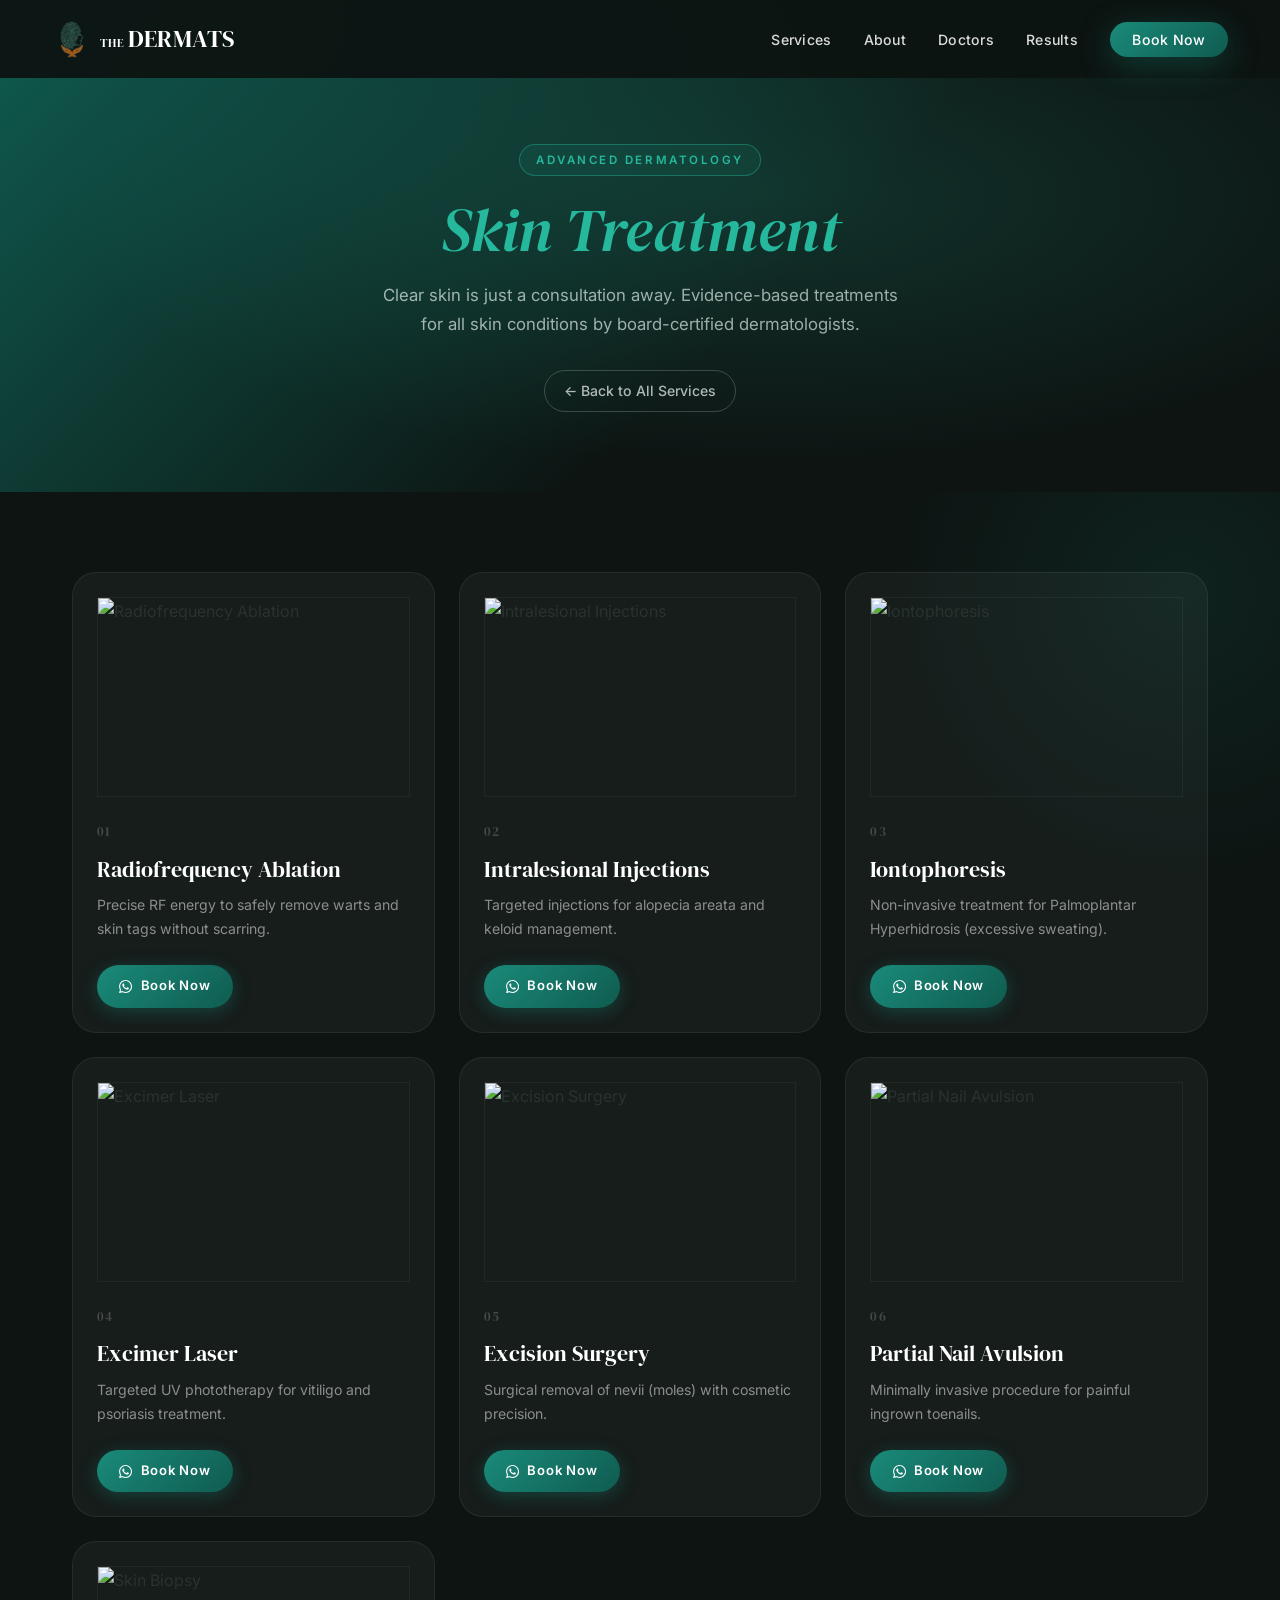
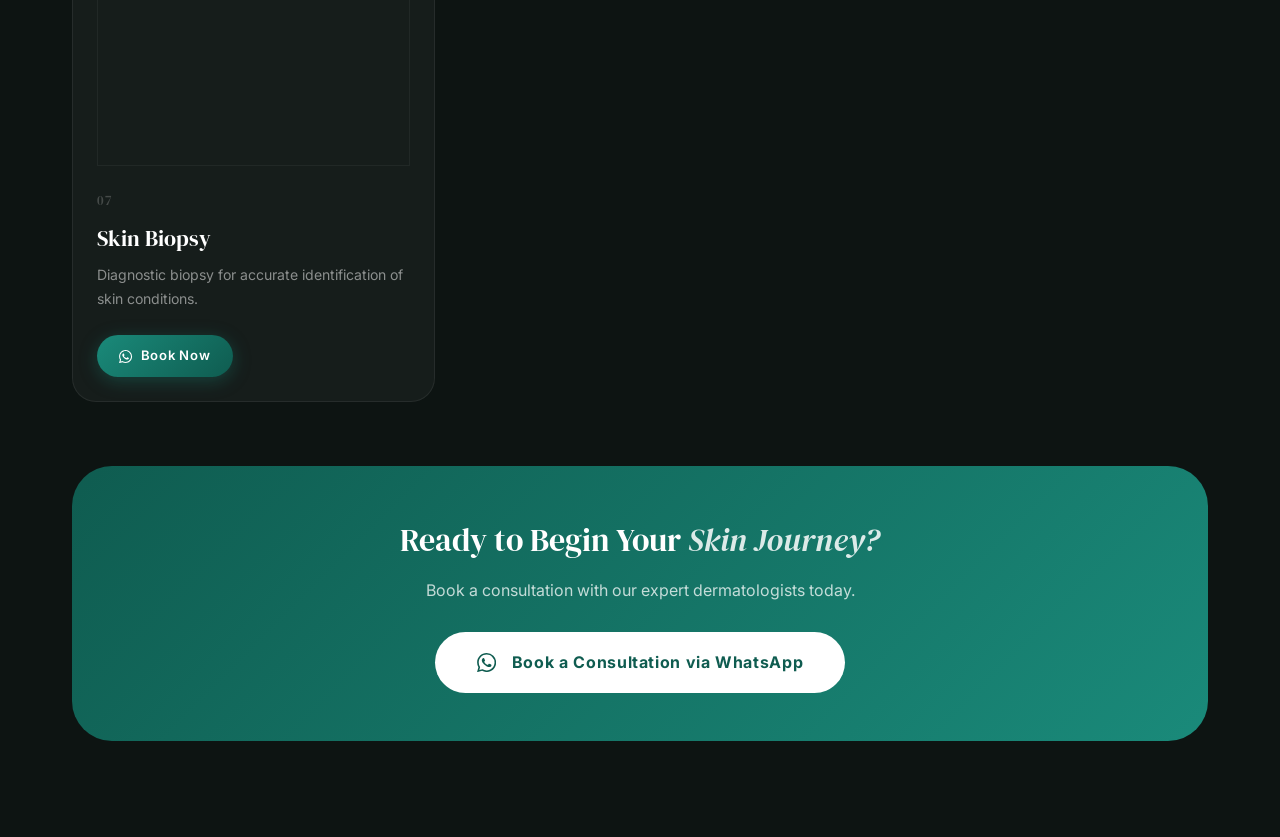
==== treatment-detail.html @ fbb3d98a "Add files via upload" ====
<!DOCTYPE html>
<html lang="en">
<head>
  <meta charset="UTF-8" />
  <meta name="viewport" content="width=device-width, initial-scale=1.0" />
  <title>Dermats – Treatments</title>
  <meta name="description" content="Explore all treatments at Dermats – the best dermatology clinic for skin, hair, laser and aesthetic procedures." />
  <link rel="preconnect" href="https://fonts.googleapis.com" />
  <link rel="preconnect" href="https://fonts.gstatic.com" crossorigin />
  <link href="https://fonts.googleapis.com/css2?family=Cormorant+Garamond:ital,wght@0,300;0,400;0,500;0,600;1,300;1,400&family=Inter:wght@300;400;500;600&family=DM+Serif+Display:ital@0;1&display=swap" rel="stylesheet" />
  <link rel="stylesheet" href="style.css?v=2" />
  <style>
    /* ── PAGE HERO ── */
    .tx-hero {
      background: linear-gradient(135deg, var(--teal-dark) 0%, var(--dark) 60%);
      padding: 9rem 2rem 5rem;
      text-align: center;
      position: relative;
      overflow: hidden;
    }
    .tx-hero::before {
      content: '';
      position: absolute;
      inset: 0;
      background: radial-gradient(ellipse at 60% 40%, rgba(37,184,157,0.18) 0%, transparent 65%);
      pointer-events: none;
    }
    .tx-hero__label {
      display: inline-block;
      font-size: 0.72rem;
      font-weight: 600;
      letter-spacing: 0.22em;
      text-transform: uppercase;
      color: var(--teal-light);
      border: 1px solid rgba(37,184,157,0.4);
      padding: 0.35rem 1rem;
      border-radius: 100px;
      background: rgba(37,184,157,0.08);
      margin-bottom: 1.2rem;
    }
    .tx-hero__title {
      font-family: var(--font-display);
      font-size: clamp(2rem, 5vw, 3.8rem);
      color: var(--white);
      font-weight: 400;
      line-height: 1.15;
      margin-bottom: 1rem;
    }
    .tx-hero__title em { font-style: italic; color: var(--teal-light); }
    .tx-hero__sub {
      font-size: 1.05rem;
      color: rgba(255,255,255,0.65);
      max-width: 520px;
      margin: 0 auto 2rem;
      line-height: 1.7;
    }
    .tx-hero__back {
      display: inline-flex;
      align-items: center;
      gap: 0.5rem;
      color: rgba(255,255,255,0.7);
      font-size: 0.88rem;
      font-weight: 500;
      border: 1px solid rgba(255,255,255,0.2);
      padding: 0.5rem 1.2rem;
      border-radius: 100px;
      transition: all 0.3s ease;
      text-decoration: none;
    }
    .tx-hero__back:hover {
      background: rgba(255,255,255,0.1);
      color: var(--white);
      border-color: rgba(255,255,255,0.4);
    }


    /* ── GRID ── */
    .tx-section {
      padding: 5rem 0 6rem;
      background: var(--dark);
      position: relative;
      overflow: hidden;
    }
    .tx-section::before {
      content: '';
      position: absolute;
      top: -200px; right: -200px;
      width: 600px; height: 600px;
      border-radius: 50%;
      background: radial-gradient(circle, rgba(26,138,122,0.12), transparent 70%);
      pointer-events: none;
    }
    .tx-grid {
      display: grid;
      grid-template-columns: repeat(3, 1fr);
      gap: 1.5rem;
    }
    @media (max-width: 900px) { .tx-grid { grid-template-columns: repeat(2, 1fr); } }
    @media (max-width: 560px) { .tx-grid { grid-template-columns: 1fr; } }

    /* ── TREATMENT CARD — matches .service-card from home ── */
    .tx-card {
      background: rgba(255,255,255,0.04);
      border: 1px solid rgba(255,255,255,0.07);
      border-radius: var(--radius-lg);
      padding: 2.2rem;
      transition: all var(--transition);
      position: relative;
      overflow: hidden;
      display: flex;
      flex-direction: column;
      padding: 1.5rem;
    }
    .tx-card__img-container {
      width: 100%;
      height: 200px;
      border-radius: var(--radius-md);
      overflow: hidden;
      margin-bottom: 1.5rem;
      border: 1px solid rgba(255,255,255,0.05);
      position: relative;
    }
    .tx-card__img {
      width: 100%;
      height: 100%;
      object-fit: cover;
      transition: transform 0.6s cubic-bezier(0.4, 0, 0.2, 1);
    }
    .tx-card:hover .tx-card__img {
      transform: scale(1.1);
    }
    .tx-card::before {
      content: '';
      position: absolute;
      inset: 0;
      background: linear-gradient(135deg, rgba(26,138,122,0.08), transparent);
      opacity: 0;
      transition: opacity var(--transition);
      pointer-events: none;
      z-index: 0;
    }
    .tx-card > * { position: relative; z-index: 1; }
    .tx-card:hover {
      border-color: rgba(37,184,157,0.3);
      transform: translateY(-6px);
      box-shadow: 0 20px 50px rgba(0,0,0,0.3);
    }
    .tx-card:hover::before { opacity: 1; }

    .tx-card__num {
      font-family: var(--font-display);
      font-size: 0.8rem;
      color: rgba(255,255,255,0.2);
      letter-spacing: 0.1em;
      margin-bottom: 0.8rem;
    }
    .tx-card__name {
      font-family: var(--font-display);
      font-size: 1.4rem;
      font-weight: 400;
      color: var(--white);
      margin-bottom: 0.6rem;
      line-height: 1.3;
    }
    .tx-card__desc {
      font-size: 0.88rem;
      color: rgba(255,255,255,0.5);
      line-height: 1.7;
      margin-bottom: 1.5rem;
      flex-grow: 1;
    }
    .tx-card__cta {
      font-size: 0.82rem;
      font-weight: 600;
      color: var(--white);
      letter-spacing: 0.06em;
      display: inline-flex;
      align-items: center;
      gap: 0.5rem;
      text-decoration: none;
      margin-top: auto;
      padding: 0.65rem 1.4rem;
      border-radius: 100px;
      background: linear-gradient(135deg, var(--teal), var(--teal-dark));
      box-shadow: 0 4px 18px rgba(26,138,122,0.35);
      transition: all var(--transition);
      width: fit-content;
    }
    .tx-card__cta:hover {
      background: linear-gradient(135deg, var(--teal-light), var(--teal));
      transform: translateY(-2px);
      box-shadow: 0 8px 28px rgba(26,138,122,0.55);
    }

    /* ── CTA BANNER ── */
    .tx-banner {
      background: linear-gradient(135deg, var(--teal-dark), var(--teal));
      border-radius: var(--radius-xl);
      padding: 3rem 2.5rem;
      text-align: center;
      margin-top: 4rem;
    }
    .tx-banner h3 {
      font-family: var(--font-display);
      font-size: 2rem;
      color: var(--white);
      margin-bottom: 0.6rem;
      font-weight: 400;
    }
    .tx-banner p {
      color: rgba(255,255,255,0.75);
      margin-bottom: 1.8rem;
      font-size: 1rem;
    }

    /* ── NAV fix for light pages ── */
    .nav { background: rgba(13,20,18,0.96); backdrop-filter: blur(20px); }
    .nav__logo { opacity: 1; transform: none; pointer-events: all; }
  </style>
</head>
<body>

  <!-- NAV -->
  <nav class="nav" id="navbar">
    <div class="nav__inner">
      <a href="index.html" class="nav__logo" id="nav-logo">
        <img src="logo_new.png" alt="Dermats Logo" class="logo-img" />
        <span class="logo-text"><span style="font-size:0.5em;margin-right:4px;">THE</span>DERMATS</span>
      </a>
      <ul class="nav__links" id="nav-links">
        <li><a href="index.html#services" class="nav__link">Services</a></li>
        <li><a href="index.html#about" class="nav__link">About</a></li>
        <li><a href="index.html#doctors" class="nav__link">Doctors</a></li>
        <li><a href="index.html#real-stories" class="nav__link">Results</a></li>
        <li><a href="https://wa.me/919400386300" target="_blank" class="nav__link nav__link--cta">Book Now</a></li>
      </ul>
      <button class="nav__hamburger" id="hamburger" aria-label="Toggle menu">
        <span></span><span></span><span></span>
      </button>
    </div>
  </nav>

  <!-- Mobile menu -->
  <div class="mobile-menu" id="mobile-menu">
    <button class="mobile-menu__close" id="mobile-close" aria-label="Close menu">&times;</button>
    <nav class="mobile-menu__nav">
      <a href="index.html#services" class="mobile-menu__link">Services</a>
      <a href="index.html#about" class="mobile-menu__link">About</a>
      <a href="index.html#doctors" class="mobile-menu__link">Doctors</a>
      <a href="index.html#real-stories" class="mobile-menu__link">Results</a>
      <a href="https://wa.me/919400386300" target="_blank" class="mobile-menu__link mobile-menu__link--cta">Book Now</a>
    </nav>
  </div>

  <!-- HERO -->
  <div class="tx-hero" id="tx-hero">
    <div class="tx-hero__label" id="hero-label">Our Treatments</div>
    <h1 class="tx-hero__title" id="hero-title">Loading...</h1>
    <p class="tx-hero__sub" id="hero-sub"></p>
    <a href="index.html#services" class="tx-hero__back">
      ← Back to All Services
    </a>
  </div>


  <!-- MAIN GRID -->
  <section class="tx-section">
    <div class="container">
      <div class="tx-grid" id="tx-grid"></div>

      <!-- CTA Banner -->
      <div class="tx-banner">
        <h3>Ready to Begin Your <em style="font-style:italic;color:rgba(255,255,255,0.85);">Skin Journey?</em></h3>
        <p>Book a consultation with our expert dermatologists today.</p>
        <a href="https://wa.me/919400386300" target="_blank" class="btn btn--light btn--lg">
          <svg xmlns="http://www.w3.org/2000/svg" width="1em" height="1em" viewBox="0 0 24 24" fill="currentColor" style="margin-right:8px;vertical-align:middle;font-size:1.2em;">
            <path d="M17.472 14.382c-.297-.149-1.758-.867-2.03-.967-.273-.099-.471-.148-.67.15-.197.297-.767.966-.94 1.164-.173.199-.347.223-.644.075-.297-.15-1.255-.463-2.39-1.475-.883-.788-1.48-1.761-1.653-2.059-.173-.297-.018-.458.13-.606.134-.133.298-.347.446-.52.149-.174.198-.298.298-.497.099-.198.05-.371-.025-.52-.075-.149-.669-1.612-.916-2.207-.242-.579-.487-.5-.669-.51a12.8 12.8 0 0 0-.57-.01c-.198 0-.52.074-.792.372-.272.297-1.04 1.016-1.04 2.479 0 1.462 1.065 2.875 1.213 3.074.149.198 2.096 3.2 5.077 4.487.709.306 1.262.489 1.694.625.712.227 1.36.195 1.871.118.571-.085 1.758-.719 2.006-1.413.248-.694.248-1.289.173-1.413-.074-.124-.272-.198-.57-.347m-5.421 7.403h-.004a9.87 9.87 0 0 1-5.031-1.378l-.361-.214-3.741.982.998-3.648-.235-.374a9.86 9.86 0 0 1-1.51-5.26c.001-5.45 4.436-9.884 9.888-9.884 2.64 0 5.122 1.03 6.988 2.898a9.825 9.825 0 0 1 2.893 6.994c-.003 5.45-4.437 9.884-9.885 9.884m8.413-18.297A11.815 11.815 0 0 0 12.05 0C5.495 0 .16 5.335.157 11.892c0 2.096.547 4.142 1.588 5.945L.057 24l6.305-1.654a11.882 11.882 0 0 0 5.683 1.448h.005c6.554 0 11.89-5.335 11.893-11.893a11.821 11.821 0 0 0-3.48-8.413Z"/>
          </svg>
          Book a Consultation via WhatsApp
        </a>
      </div>
    </div>
  </section>

  <script src="script.js"></script>
  <script>
    // ── ALL TREATMENT DATA ──
    const CATEGORIES = [
      {
        id: 'skin',
        name: 'Skin Treatment',
        subtitle: 'Advanced Dermatology',
        desc: 'Clear skin is just a consultation away. Evidence-based treatments for all skin conditions by board-certified dermatologists.',
        icon: '🩺',
        treatments: [
          { name: 'Radiofrequency Ablation', desc: 'Precise RF energy to safely remove warts and skin tags without scarring.', icon: '⚡', image: 'assets/radiofrequency_ablation_1778406557746.png' },
          { name: 'Intralesional Injections', desc: 'Targeted injections for alopecia areata and keloid management.', icon: '💉', image: 'assets/intralesional_injections_1778406577258.png' },
          { name: 'Iontophoresis', desc: 'Non-invasive treatment for Palmoplantar Hyperhidrosis (excessive sweating).', icon: '🌊', image: 'assets/iontophoresis_treatment_1778406596171.png' },
          { name: 'Excimer Laser', desc: 'Targeted UV phototherapy for vitiligo and psoriasis treatment.', icon: '✨', image: 'assets/excimer_laser_1778406615064.png' },
          { name: 'Excision Surgery', desc: 'Surgical removal of nevii (moles) with cosmetic precision.', icon: '🔬', image: 'assets/excision_surgery_1778406635205.png' },
          { name: 'Partial Nail Avulsion', desc: 'Minimally invasive procedure for painful ingrown toenails.', icon: '🩹', image: 'assets/nail_avulsion_1778406652927.png' },
          { name: 'Skin Biopsy', desc: 'Diagnostic biopsy for accurate identification of skin conditions.', icon: '🔍', image: 'assets/skin_biopsy_1778406672337.png' },
        ]
      },
      {
        id: 'hair',
        name: 'Hairfall Treatment',
        subtitle: 'Hair Restoration',
        desc: 'Restore your confidence with advanced hair treatments by Kerala\'s leading trichologists.',
        icon: '💆',
        treatments: [
          { name: 'GFC (Growth Factor Concentrate)', desc: 'Next-generation hair growth therapy using concentrated growth factors from your own blood.', icon: '🌱', image: 'assets/gfc_hair_treatment_1778406691229.png' },
          { name: 'PRP Therapy', desc: 'Platelet-Rich Plasma injections to stimulate hair follicles and promote regrowth.', icon: '💉', image: 'assets/prp_hair_therapy_1778406708169.png' },
          { name: 'GRO-EXON', desc: 'Exosome-based hair restoration for superior follicle regeneration.', icon: '🔬', image: 'assets/exosome_hair_treatment_1778406729144.png' },
          { name: 'Intralesional Dutasteride', desc: 'Direct scalp injections of dutasteride to combat androgenetic alopecia.', icon: '⚕️', image: 'assets/dutasteride_injections_1778406764944.png' },
          { name: 'Dandruff Peel', desc: 'Scalp peels that deeply cleanse, balance oil production and eliminate dandruff.', icon: '✨', image: 'assets/dandruff_peel_1778406782883.png' },
          { name: 'Anti-Lice Treatment', desc: 'Safe and effective clinical treatment to eliminate head lice.', icon: '🩺', image: 'assets/anti_lice_treatment_1778406802995.png' },
          { name: 'Hair Grooming Advice', desc: 'Personalised guidance on hair care routines, products and lifestyle changes.', icon: '💡', image: 'assets/hair_consultation_1778406822363.png' },
        ]
      },
      {
        id: 'laser',
        name: 'Laser Hair Reduction',
        subtitle: 'Laser Treatments',
        desc: 'US-FDA approved lasers for permanent hair reduction, pigmentation removal and skin rejuvenation.',
        icon: '⚡',
        treatments: [
          { name: 'Laser Hair Reduction', desc: 'Triple wavelength diode laser (Coolite Bolt) for safe, permanent hair reduction on all skin types.', icon: '⚡', image: 'assets/laser_hair_reduction_1778406841221.png' },
          { name: 'Laser Skin Tightening', desc: 'Non-surgical laser therapy to firm and tighten lax skin on face and body.', icon: '✨', image: 'assets/laser_skin_tightening_stock.jpg' },
          { name: 'Laser Pigmentation Removal', desc: 'QS Nd:Yag laser to effectively target freckles, melasma and pigmentation.', icon: '🌟', image: 'assets/laser_pigmentation_stock.jpg' },
          { name: 'Excimer Laser', desc: 'Targeted UV light therapy for vitiligo repigmentation and psoriasis clearance.', icon: '💡', image: 'assets/excimer_laser_1778406615064.png' },
          { name: 'Fractional CO2 Laser', desc: 'Precision laser resurfacing for deep acne scars and overall skin rejuvenation.', icon: '🔬', image: 'assets/laser_co2.png' },
        ]
      },
      {
        id: 'aesthetics',
        name: 'Aesthetics',
        subtitle: 'Cosmetology',
        desc: 'Premium medifacials, peels and aesthetic procedures personalised for every skin type.',
        icon: '💎',
        treatments: [
          { name: 'Skin Peels', desc: 'Chemical peels tailored for acne, pigmentation and skin renewal.', icon: '✨', image: 'assets/chemical_peel_stock.jpg' },
          { name: 'Microdermabrasion', desc: 'Crystal exfoliation treatment for full body polishing and glow.', icon: '💆', image: 'assets/microdermabrasion_stock.jpg' },
          { name: 'Full Body Detan', desc: 'EPOSH & Mandelac system to effectively remove tan and even skin tone.', icon: '🌟', image: 'assets/skin_pro.png' },
          { name: 'Microneedling', desc: 'Collagen induction therapy for acne scars, fine lines and hair growth.', icon: '🔬', image: 'assets/skin_injection.png' },
          { name: 'Hydrafacial', desc: 'Multi-step facial treatment that cleanses, exfoliates and delivers intense hydration.', icon: '💧', image: 'assets/hydrafacial_stock.jpg' },
          { name: 'Oxygeneofacial', desc: 'Oxygen-infused facial for instant radiance and rejuvenation.', icon: '🌬️', image: 'assets/aesthetics_pro.png' },
          { name: 'IV Glutathione Drips', desc: 'Intravenous therapy for skin brightening, glow and powerful antioxidant benefits.', icon: '💉', image: 'assets/skin_injection.png' },
          { name: 'Microblading', desc: 'Semi-permanent eyebrow enhancement for perfectly natural-looking brows.', icon: '🎨', image: 'services/Microblading for Eyebrows.jpeg' },
        ]
      },
      {
        id: 'gynaecology',
        name: 'Cosmetic Gynaecology',
        subtitle: 'Women\'s Wellness',
        desc: 'Empowering women with cutting-edge laser and injectable-based cosmetic gynaecology treatments.',
        icon: '🌸',
        treatments: [
          { name: 'Psoriasis Treatment', desc: 'Comprehensive management of psoriasis with topical, systemic and laser therapies.', icon: '🩺', image: 'assets/excimer_laser_1778406615064.png' },
          { name: 'Eczema Treatment', desc: 'Personalised treatment protocols for chronic eczema and atopic dermatitis.', icon: '💙', image: 'assets/skin_pro.png' },
          { name: 'Paediatric Dermatology', desc: 'Gentle, specialised skin care for infants, children and adolescents.', icon: '👶', image: 'assets/wellness_pro.png' },
          { name: 'Vitiligo Management', desc: 'Evidence-based treatments including PUVA, excimer laser and surgical options.', icon: '🌟', image: 'assets/skin_excimer.png' },
          { name: 'Genital Warts Treatment', desc: 'Discreet TCA cautery and cryotherapy treatment for genital warts.', icon: '🔬', image: 'assets/skin_rf_ablation_1778406495935.png' },
          { name: 'Lichen Planus Treatment', desc: 'Targeted treatment for lichen planus affecting skin and mucous membranes.', icon: '⚕️', image: 'assets/skin_pro.png' },
          { name: 'Keloid Treatment', desc: 'Combination therapy with injections, lasers and silicone for keloid scars.', icon: '💉', image: 'assets/intralesional_injections_1778406577258.png' },
          { name: 'Urticaria Treatment', desc: 'Autologous serum therapy and advanced management for chronic hives.', icon: '🩹', image: 'assets/wellness_pro.png' },
        ]
      },
      {
        id: 'antiageing',
        name: 'Anti-ageing',
        subtitle: 'Anti-Ageing Treatments',
        desc: 'Turn back the clock with the latest injectables, lasers and regenerative treatments for graceful ageing.',
        icon: '🌿',
        treatments: [
          { name: 'Botox', desc: 'Precisely placed botulinum toxin injections to soften fine lines and wrinkles.', icon: '✨', image: 'assets/botox.png' },
          { name: 'Dermal Fillers', desc: 'Hyaluronic acid fillers for non-surgical facelift, volume restoration and under-eye correction.', icon: '💉', image: 'assets/dermal_fillers_stock.jpg' },
          { name: 'MNRF & Fractional CO2', desc: 'Micro-needling radiofrequency and CO2 laser for deep facial rejuvenation.', icon: '⚡', image: 'assets/laser_co2.png' },
          { name: 'Double Chin Reduction', desc: 'Non-surgical fat-dissolving injections (deoxycholic acid) to slim the jawline.', icon: '🎯', image: 'assets/double_chin_reduction_stock.jpg' },
          { name: 'Thread Lift', desc: 'Dissolvable PDO threads for an instant, natural-looking face and neck lift.', icon: '🧵', image: 'assets/antiageing_pro.png' },
          { name: 'PDRN Therapy', desc: 'Polydeoxyribonucleotide regenerative injections for skin repair and collagen synthesis.', icon: '🔬', image: 'assets/skin_injection.png' },
          { name: 'Exosomes', desc: 'Cutting-edge exosome therapy for cellular skin regeneration and anti-ageing.', icon: '🌱', image: 'assets/exosome_hair_treatment_1778406729144.png' },
        ]
      },
    ];

    // ── UTILITY ──
    function getParam() {
      return new URLSearchParams(window.location.search).get('category') || 'skin';
    }

    function renderPage(catId) {
      const cat = CATEGORIES.find(c => c.id === catId) || CATEGORIES[0];

      // Update URL without reload
      history.replaceState(null, '', `?category=${cat.id}`);

      // Hero
      document.getElementById('hero-label').textContent = cat.subtitle;
      document.getElementById('hero-title').innerHTML = `<em>${cat.name}</em>`;
      document.getElementById('hero-sub').textContent = cat.desc;
      document.title = `Dermats – ${cat.name}`;


      // Grid
      const grid = document.getElementById('tx-grid');
      grid.innerHTML = cat.treatments.map((t, i) => `
        <div class="tx-card" style="animation: fadeUp 0.5s ${i * 0.07}s both;">
          <div class="tx-card__img-container">
            <img src="${t.image || 'assets/1000286367.jpg.jpeg'}" alt="${t.name}" class="tx-card__img" loading="lazy">
          </div>
          <div class="tx-card__num">0${i + 1}</div>
          <h3 class="tx-card__name">${t.name}</h3>
          <p class="tx-card__desc">${t.desc}</p>
          <a href="https://wa.me/919400386300" target="_blank" class="tx-card__cta">
            <svg xmlns="http://www.w3.org/2000/svg" width="1em" height="1em" viewBox="0 0 24 24" fill="currentColor">
              <path d="M17.472 14.382c-.297-.149-1.758-.867-2.03-.967-.273-.099-.471-.148-.67.15-.197.297-.767.966-.94 1.164-.173.199-.347.223-.644.075-.297-.15-1.255-.463-2.39-1.475-.883-.788-1.48-1.761-1.653-2.059-.173-.297-.018-.458.13-.606.134-.133.298-.347.446-.52.149-.174.198-.298.298-.497.099-.198.05-.371-.025-.52-.075-.149-.669-1.612-.916-2.207-.242-.579-.487-.5-.669-.51a12.8 12.8 0 0 0-.57-.01c-.198 0-.52.074-.792.372-.272.297-1.04 1.016-1.04 2.479 0 1.462 1.065 2.875 1.213 3.074.149.198 2.096 3.2 5.077 4.487.709.306 1.262.489 1.694.625.712.227 1.36.195 1.871.118.571-.085 1.758-.719 2.006-1.413.248-.694.248-1.289.173-1.413-.074-.124-.272-.198-.57-.347m-5.421 7.403h-.004a9.87 9.87 0 0 1-5.031-1.378l-.361-.214-3.741.982.998-3.648-.235-.374a9.86 9.86 0 0 1-1.51-5.26c.001-5.45 4.436-9.884 9.888-9.884 2.64 0 5.122 1.03 6.988 2.898a9.825 9.825 0 0 1 2.893 6.994c-.003 5.45-4.437 9.884-9.885 9.884m8.413-18.297A11.815 11.815 0 0 0 12.05 0C5.495 0 .16 5.335.157 11.892c0 2.096.547 4.142 1.588 5.945L.057 24l6.305-1.654a11.882 11.882 0 0 0 5.683 1.448h.005c6.554 0 11.89-5.335 11.893-11.893a11.821 11.821 0 0 0-3.48-8.413Z"/>
            </svg>
            Book Now
          </a>
        </div>
      `).join('');
    }

    // ── INIT ──
    document.addEventListener('DOMContentLoaded', () => {
      renderPage(getParam());
    });
  </script>

  <style>
    @keyframes fadeUp {
      from { opacity: 0; transform: translateY(24px); }
      to   { opacity: 1; transform: translateY(0); }
    }
  </style>
</body>
</html>
---- style.css ----
/* â•â•â•â•â•â•â•â•â•â•â•â•â•â•â•â•â•â•â•â•â•â•â•â•â•â•â•â•â•â•â•â•â•â•â•â•â•â•â•â•â•â•â•â•â•â•â•
   Dermats â€” Premium Dermatology Website CSS
   â•â•â•â•â•â•â•â•â•â•â•â•â•â•â•â•â•â•â•â•â•â•â•â•â•â•â•â•â•â•â•â•â•â•â•â•â•â•â•â•â•â•â•â•â•â•â• */

/* â”€â”€â”€ DESIGN TOKENS â”€â”€â”€â”€â”€â”€â”€â”€â”€â”€â”€â”€â”€â”€â”€â”€â”€â”€â”€â”€â”€â”€â”€â”€â”€â”€â”€â”€â”€â”€â”€ */
:root {
  --teal: #1a8a7a;
  --teal-light: #25b89d;
  --teal-dark: #0f5c50;
  --teal-glow: rgba(26, 138, 122, 0.25);
  --cream: #faf8f4;
  --cream-dark: #f0ebe3;
  --champagne: #e8dcc8;
  --gold: #c9a96e;
  --gold-light: #e8c98a;
  --dark: #0d1412;
  --dark-2: #141f1c;
  --surface: #1c2826;
  --text: #2a3330;
  --text-muted: #6b7d79;
  --text-light: #a8b8b4;
  --white: #ffffff;

  --font-display: 'DM Serif Display', Georgia, serif;
  --font-body: 'Inter', system-ui, sans-serif;
  --font-accent: 'Cormorant Garamond', Georgia, serif;

  --radius-sm: 6px;
  --radius: 14px;
  --radius-lg: 24px;
  --radius-xl: 40px;

  --shadow-sm: 0 2px 12px rgba(0, 0, 0, 0.06);
  --shadow: 0 8px 40px rgba(0, 0, 0, 0.10);
  --shadow-lg: 0 20px 60px rgba(0, 0, 0, 0.15);
  --shadow-teal: 0 8px 32px rgba(26, 138, 122, 0.35);

  --transition: 0.35s cubic-bezier(0.16, 1, 0.3, 1);
  --transition-fast: 0.2s ease;
}

/* â”€â”€â”€ RESET & BASE â”€â”€â”€â”€â”€â”€â”€â”€â”€â”€â”€â”€â”€â”€â”€â”€â”€â”€â”€â”€â”€â”€â”€â”€â”€â”€â”€â”€â”€â”€â”€â”€ */
*,
*::before,
*::after {
  box-sizing: border-box;
  margin: 0;
  padding: 0;
}

html {
  scroll-behavior: smooth;
  font-size: 16px;
}

body {
  font-family: var(--font-body);
  background: var(--cream);
  color: var(--text);
  line-height: 1.65;
  overflow-x: hidden;
  -webkit-font-smoothing: antialiased;
}

img {
  display: block;
  width: 100%;
  height: 100%;
  object-fit: cover;
}

a {
  text-decoration: none;
  color: inherit;
}

ul {
  list-style: none;
}

button {
  cursor: pointer;
  border: none;
  background: none;
  font-family: inherit;
}

input,
select {
  font-family: inherit;
}

/* â”€â”€â”€ UTILITIES â”€â”€â”€â”€â”€â”€â”€â”€â”€â”€â”€â”€â”€â”€â”€â”€â”€â”€â”€â”€â”€â”€â”€â”€â”€â”€â”€â”€â”€â”€â”€â”€â”€â”€â”€ */
.container {
  max-width: 1200px;
  margin: 0 auto;
  padding: 0 2rem;
}

.section {
  padding: 7rem 0;
}

.section-label {
  display: inline-block;
  font-family: var(--font-body);
  font-size: 0.72rem;
  font-weight: 600;
  letter-spacing: 0.22em;
  text-transform: uppercase;
  color: var(--teal);
  margin-bottom: 1rem;
  padding: 0.35rem 1rem;
  border: 1px solid var(--teal-light);
  border-radius: 100px;
  background: rgba(26, 138, 122, 0.06);
}

.section-label--light {
  color: var(--teal-light);
  border-color: rgba(37, 184, 157, 0.4);
  background: rgba(37, 184, 157, 0.1);
}

.section-title {
  font-family: var(--font-display);
  font-size: clamp(2.2rem, 4vw, 3.4rem);
  font-weight: 400;
  line-height: 1.2;
  color: var(--text);
  margin-bottom: 1.2rem;
}

.section-title em {
  font-style: italic;
  color: var(--teal);
}

.section-sub {
  font-size: 1.05rem;
  color: var(--text-muted);
  max-width: 560px;
  line-height: 1.7;
}

.section-header {
  text-align: center;
  margin-bottom: 4rem;
  display: flex;
  flex-direction: column;
  align-items: center;
}

/* â”€â”€â”€ BUTTONS â”€â”€â”€â”€â”€â”€â”€â”€â”€â”€â”€â”€â”€â”€â”€â”€â”€â”€â”€â”€â”€â”€â”€â”€â”€â”€â”€â”€â”€â”€â”€â”€â”€â”€â”€â”€â”€ */
.btn {
  display: inline-flex;
  align-items: center;
  gap: 0.5rem;
  padding: 0.9rem 2rem;
  border-radius: 100px;
  font-size: 0.9rem;
  font-weight: 600;
  letter-spacing: 0.04em;
  transition: all var(--transition);
  white-space: nowrap;
}

.btn--primary {
  background: linear-gradient(135deg, var(--teal), var(--teal-dark));
  color: var(--white);
  box-shadow: var(--shadow-teal);
}

.btn--primary:hover {
  background: linear-gradient(135deg, var(--teal-light), var(--teal));
  transform: translateY(-2px);
  box-shadow: 0 12px 40px rgba(26, 138, 122, 0.5);
}

.btn--ghost {
  background: transparent;
  color: var(--white);
  border: 1.5px solid rgba(255, 255, 255, 0.5);
  backdrop-filter: blur(8px);
}

.btn--ghost:hover {
  background: rgba(255, 255, 255, 0.15);
  border-color: rgba(255, 255, 255, 0.8);
  transform: translateY(-2px);
}

.btn--light {
  background: var(--white);
  color: var(--teal-dark);
  font-weight: 700;
}

.btn--light:hover {
  background: var(--cream);
  transform: translateY(-2px);
  box-shadow: var(--shadow);
}

.btn--lg {
  padding: 1.1rem 2.6rem;
  font-size: 1rem;
}

/* â”€â”€â”€ NAV â”€â”€â”€â”€â”€â”€â”€â”€â”€â”€â”€â”€â”€â”€â”€â”€â”€â”€â”€â”€â”€â”€â”€â”€â”€â”€â”€â”€â”€â”€â”€â”€â”€â”€â”€â”€â”€â”€â”€â”€â”€ */
.nav {
  position: fixed;
  top: 0;
  left: 0;
  right: 0;
  z-index: 1000;
  padding: 1.2rem 0;
  transition: all var(--transition);
}

.nav.scrolled {
  background: rgba(13, 20, 18, 0.92);
  backdrop-filter: blur(20px);
  padding: 0.8rem 0;
  border-bottom: 1px solid rgba(26, 138, 122, 0.2);
}

.nav__inner {
  max-width: 1240px;
  margin: 0 auto;
  padding: 0 2rem;
  display: flex;
  align-items: center;
  justify-content: space-between;
}

.nav__logo {
  display: flex;
  align-items: center;
  gap: 0.5rem;
  color: var(--white);
  font-weight: 700;
  font-size: 1.3rem;
  letter-spacing: -0.01em;
  opacity: 0;
  transform: translateY(-8px);
  pointer-events: none;
  transition: opacity 0.4s ease, transform 0.4s ease;
}

.nav.scrolled .nav__logo {
  opacity: 1;
  transform: translateY(0);
  pointer-events: all;
}

.logo-icon {
  color: var(--teal-light);
  font-size: 1.1rem;
}

.logo-text {
  font-family: var(--font-display);
  font-size: 1.5rem;
  font-weight: 400;
  letter-spacing: 0.02em;
}

.logo-img {
  width: 40px;
  height: 40px;
  object-fit: contain;
  flex-shrink: 0;
}

.nav__links {
  display: flex;
  align-items: center;
  gap: 2rem;
}

.nav__link {
  color: rgba(255, 255, 255, 0.85);
  font-size: 0.88rem;
  font-weight: 500;
  letter-spacing: 0.02em;
  transition: color var(--transition-fast);
  position: relative;
}

.nav__link::after {
  content: '';
  position: absolute;
  bottom: -3px;
  left: 0;
  right: 0;
  height: 1.5px;
  background: var(--teal-light);
  transform: scaleX(0);
  transform-origin: left;
  transition: transform var(--transition);
}

.nav__link:hover {
  color: var(--white);
}

.nav__link:hover::after {
  transform: scaleX(1);
}

.nav__link--cta {
  background: linear-gradient(135deg, var(--teal), var(--teal-dark));
  color: var(--white) !important;
  padding: 0.55rem 1.4rem;
  border-radius: 100px;
  box-shadow: var(--shadow-teal);
}

.nav__link--cta::after {
  display: none;
}

.nav__link--cta:hover {
  transform: translateY(-1px);
  box-shadow: 0 8px 28px rgba(26, 138, 122, 0.5);
}

.nav__hamburger {
  display: none;
  flex-direction: column;
  gap: 5px;
  padding: 4px;
}

.nav__hamburger span {
  display: block;
  width: 24px;
  height: 2px;
  background: var(--white);
  border-radius: 2px;
  transition: all var(--transition);
}

/* â”€â”€â”€ MOBILE MENU â”€â”€â”€â”€â”€â”€â”€â”€â”€â”€â”€â”€â”€â”€â”€â”€â”€â”€â”€â”€â”€â”€â”€â”€â”€â”€â”€â”€â”€â”€â”€â”€â”€ */
.mobile-menu {
  position: fixed;
  inset: 0;
  z-index: 2000;
  background: var(--dark);
  display: flex;
  flex-direction: column;
  align-items: center;
  justify-content: center;
  gap: 2.5rem;
  opacity: 0;
  pointer-events: none;
  transition: opacity var(--transition);
}

.mobile-menu.open {
  opacity: 1;
  pointer-events: all;
}

.mobile-menu__close {
  position: absolute;
  top: 1.5rem;
  right: 2rem;
  color: var(--white);
  font-size: 1.6rem;
  line-height: 1;
}

.mobile-menu__nav {
  display: flex;
  flex-direction: column;
  align-items: center;
  gap: 2rem;
}

.mobile-menu__link {
  color: var(--white);
  font-family: var(--font-display);
  font-size: 2.2rem;
  font-weight: 400;
  letter-spacing: 0.02em;
  transition: color var(--transition-fast);
}

.mobile-menu__link:hover {
  color: var(--teal-light);
}

.mobile-menu__link--cta {
  margin-top: 1rem;
  background: linear-gradient(135deg, var(--teal), var(--teal-dark));
  padding: 0.8rem 2rem;
  border-radius: 100px;
  font-family: var(--font-body);
  font-size: 1rem;
  font-weight: 600;
}

/* â”€â”€â”€ HERO â”€â”€â”€â”€â”€â”€â”€â”€â”€â”€â”€â”€â”€â”€â”€â”€â”€â”€â”€â”€â”€â”€â”€â”€â”€â”€â”€â”€â”€â”€â”€â”€â”€â”€â”€â”€â”€â”€â”€â”€ */
.hero {
  position: relative;
  min-height: 100vh;
  display: flex;
  align-items: center;
  overflow: hidden;
}

/* --- HERO BRANDING --- */
.hero__branding {
  display: flex;
  align-items: center;
  gap: 1rem;
  margin-bottom: 2rem;
  opacity: 0;
  animation: fadeSlideUp 0.9s 0.1s forwards;
}

.hero__branding-text-group {
  display: flex;
  flex-direction: column;
}

.hero__branding-name {
  font-family: var(--font-display);
  font-size: clamp(2rem, 5vw, 4.5rem);
  font-weight: 400;
  color: var(--white);
  letter-spacing: 0.15em;
  line-height: 0.9;
  text-shadow: 0 4px 30px rgba(0, 0, 0, 0.3);
}

.hero__branding-sub {
  font-family: var(--font-body);
  font-size: 0.65rem;
  font-weight: 500;
  color: rgba(255, 255, 255, 0.85);
  letter-spacing: 0.12em;
  text-transform: uppercase;
  white-space: nowrap;
  margin-top: 0.2rem;
}

.hero__branding-logo {
  width: 100px;
  height: 100px;
  flex-shrink: 0;
  object-fit: contain;
  filter: drop-shadow(0 4px 20px rgba(37, 184, 157, 0.3));
}

.hero__bg {
  position: absolute;
  inset: 0;
}

.hero__img {
  width: 100%;
  height: 100%;
  object-fit: cover;
  transform: scale(1.05);
  animation: heroZoom 18s ease-in-out infinite alternate;
}

@keyframes heroZoom {
  from {
    transform: scale(1.05);
  }

  to {
    transform: scale(1.12);
  }
}

.hero__overlay {
  position: absolute;
  inset: 0;
  background: linear-gradient(105deg,
      rgba(10, 18, 16, 0.88) 40%,
      rgba(10, 18, 16, 0.45) 75%,
      rgba(10, 18, 16, 0.15) 100%);
}

.hero__content {
  position: relative;
  z-index: 2;
  max-width: 700px;
  padding: 8rem 2rem 6rem;
  margin-left: max(4rem, calc((100vw - 1200px) / 2));
}

.hero__badge {
  display: inline-flex;
  align-items: center;
  gap: 0.5rem;
  font-size: 0.75rem;
  font-weight: 600;
  letter-spacing: 0.18em;
  text-transform: uppercase;
  color: var(--teal-light);
  border: 1px solid rgba(37, 184, 157, 0.4);
  padding: 0.45rem 1.1rem;
  border-radius: 100px;
  margin-bottom: 1.8rem;
  background: rgba(37, 184, 157, 0.08);
  backdrop-filter: blur(8px);
  opacity: 0;
  animation: fadeSlideUp 0.8s 0.2s forwards;
}

.hero__title {
  font-family: var(--font-display);
  font-size: clamp(2rem, 4vw, 3.2rem);
  font-weight: 400;
  line-height: 1.08;
  color: var(--white);
  margin-bottom: 1.5rem;
  opacity: 0;
  animation: fadeSlideUp 0.9s 0.4s forwards;
}

.hero__title em {
  font-style: italic;
  color: var(--teal-light);
}

.hero__sub {
  font-size: 1.1rem;
  color: rgba(255, 255, 255, 0.75);
  margin-bottom: 2.5rem;
  line-height: 1.7;
  opacity: 0;
  animation: fadeSlideUp 0.9s 0.6s forwards;
}

.hero__actions {
  display: flex;
  gap: 1rem;
  flex-wrap: wrap;
  margin-bottom: 3.5rem;
  opacity: 0;
  animation: fadeSlideUp 0.9s 0.8s forwards;
}

.hero__stats {
  display: flex;
  align-items: center;
  gap: 2rem;
  padding: 1.5rem 2rem;
  background: rgba(255, 255, 255, 0.06);
  backdrop-filter: blur(16px);
  border: 1px solid rgba(255, 255, 255, 0.1);
  border-radius: var(--radius-lg);
  width: fit-content;
  opacity: 0;
  animation: fadeSlideUp 0.9s 1s forwards;
}

.stat {
  display: flex;
  flex-direction: column;
  align-items: center;
}

.stat__num {
  font-family: var(--font-display);
  font-size: 2rem;
  font-weight: 400;
  color: var(--white);
  line-height: 1;
}

.stat__num sup {
  font-size: 1rem;
  color: var(--teal-light);
}

.stat__label {
  font-size: 0.72rem;
  color: rgba(255, 255, 255, 0.6);
  letter-spacing: 0.08em;
  margin-top: 0.3rem;
  text-align: center;
}

.stat__divider {
  width: 1px;
  height: 40px;
  background: rgba(255, 255, 255, 0.15);
}

.hero__scroll-indicator {
  position: absolute;
  bottom: 2rem;
  right: 3rem;
  display: flex;
  flex-direction: column;
  align-items: center;
  gap: 0.5rem;
  color: rgba(255, 255, 255, 0.5);
  font-size: 0.68rem;
  letter-spacing: 0.2em;
  text-transform: uppercase;
  z-index: 2;
}

.scroll-line {
  width: 1px;
  height: 60px;
  background: linear-gradient(to bottom, rgba(255, 255, 255, 0.5), transparent);
  animation: scrollPulse 2s ease-in-out infinite;
}

@keyframes scrollPulse {

  0%,
  100% {
    transform: scaleY(1);
    opacity: 0.5;
  }

  50% {
    transform: scaleY(0.5);
    opacity: 1;
  }
}

/* â”€â”€â”€ MARQUEE â”€â”€â”€â”€â”€â”€â”€â”€â”€â”€â”€â”€â”€â”€â”€â”€â”€â”€â”€â”€â”€â”€â”€â”€â”€â”€â”€â”€â”€â”€â”€â”€â”€â”€â”€â”€â”€ */
.marquee-bar {
  background: linear-gradient(135deg, var(--teal-dark), var(--teal));
  overflow: hidden;
  padding: 1.1rem 0;
}

.marquee-track {
  display: flex;
  gap: 0;
  width: max-content;
  animation: marqueeScroll 30s linear infinite;
}

.marquee-track span {
  color: rgba(255, 255, 255, 0.9);
  font-size: 0.8rem;
  font-weight: 500;
  letter-spacing: 0.12em;
  text-transform: uppercase;
  padding: 0 2.5rem;
  white-space: nowrap;
}

@keyframes marqueeScroll {
  from {
    transform: translateX(0);
  }

  to {
    transform: translateX(-50%);
  }
}

/* --- STORIES --- */
.stories {
  padding-bottom: 5rem;
}

.stories__grid {
  display: grid;
  grid-template-columns: repeat(4, 1fr);
  gap: 1.5rem;
}

.story-card {
  background: var(--white);
  border-radius: var(--radius-lg);
  overflow: hidden;
  box-shadow: 0 10px 30px rgba(0, 0, 0, 0.05);
  transition: all var(--transition);
  display: flex;
  flex-direction: column;
  border: 1px solid rgba(26, 138, 122, 0.1);
}

.story-card:hover {
  transform: translateY(-8px);
  box-shadow: 0 20px 40px rgba(26, 138, 122, 0.12);
  border-color: var(--teal-light);
}

.story-card__img-wrap {
  width: 100%;
  aspect-ratio: 4/3;
  overflow: hidden;
}

.story-card__img {
  width: 100%;
  height: 100%;
  object-fit: cover;
  transition: transform 0.6s ease;
}

.story-card:hover .story-card__img {
  transform: scale(1.08);
}

.story-card__content {
  padding: 1.5rem;
  flex-grow: 1;
  display: flex;
  flex-direction: column;
}

.story-card__tag {
  font-size: 0.65rem;
  font-weight: 700;
  text-transform: uppercase;
  color: var(--teal);
  letter-spacing: 0.12em;
  margin-bottom: 0.6rem;
  padding: 0.2rem 0.6rem;
  background: rgba(26, 138, 122, 0.08);
  border-radius: 4px;
  width: fit-content;
}

.story-card__title {
  font-family: var(--font-display);
  font-size: 1.25rem;
  margin-bottom: 0.8rem;
  color: var(--teal-dark);
  line-height: 1.2;
}

.story-card__text {
  font-size: 0.88rem;
  color: var(--text-muted);
  line-height: 1.6;
  font-style: italic;
}

@media (max-width: 1024px) {
  .stories__grid {
    grid-template-columns: repeat(2, 1fr);
    gap: 2rem;
  }
}

@media (max-width: 576px) {
  .stories__grid {
    grid-template-columns: 1fr;
  }
}

/* ─── DOCTORS ─── */
/* ─── FEATURES ─── */
.features {
  padding-top: 4rem;
  padding-bottom: 0rem;
}

.features__grid {
  display: grid;
  grid-template-columns: repeat(2, 1fr);
  gap: 1.5rem;
}

.feature-card {
  background: var(--white);
  border: 1px solid rgba(0, 0, 0, 0.05);
  border-radius: var(--radius-md);
  padding: 1.5rem;
  display: flex;
  align-items: flex-start;
  gap: 1.2rem;
  transition: all var(--transition);
  box-shadow: 0 4px 15px rgba(0, 0, 0, 0.02);
}

.feature-card:hover {
  border-color: rgba(37, 184, 157, 0.2);
  transform: translateY(-2px);
  box-shadow: 0 8px 25px rgba(0, 0, 0, 0.05);
}

.feature-card__icon {
  display: flex;
  align-items: center;
  justify-content: center;
  width: 50px;
  height: 50px;
  background: rgba(37, 184, 157, 0.1);
  color: var(--teal);
  border-radius: var(--radius-md);
  font-size: 1.5rem;
  flex-shrink: 0;
}

.feature-card__content {
  display: flex;
  flex-direction: column;
  gap: 0.3rem;
}

.feature-card__title {
  font-family: var(--font-body);
  font-size: 1rem;
  font-weight: 600;
  color: var(--text);
  line-height: 1.2;
}

.feature-card__desc {
  font-size: 0.85rem;
  color: var(--text-muted);
  line-height: 1.4;
}

/* â”€â”€â”€ ABOUT â”€â”€â”€â”€â”€â”€â”€â”€â”€â”€â”€â”€â”€â”€â”€â”€â”€â”€â”€â”€â”€â”€â”€â”€â”€â”€â”€â”€â”€â”€â”€â”€â”€â”€â”€â”€â”€â”€â”€ */
/* --- STATS BAR --- */
.stats-bar {
  background: var(--dark-2);
  padding: 2.5rem 0;
  border-top: 1px solid rgba(26, 138, 122, 0.15);
  border-bottom: 1px solid rgba(26, 138, 122, 0.15);
}

.stats-bar__grid {
  display: flex;
  align-items: center;
  justify-content: center;
}

.stats-bar__item {
  display: flex;
  flex-direction: column;
  align-items: center;
  flex: 1;
  padding: 0.5rem 1.5rem;
}

.stats-bar__num {
  font-family: var(--font-display);
  font-size: clamp(1.8rem, 3vw, 2.6rem);
  font-weight: 400;
  color: var(--teal-light);
  line-height: 1.1;
}

.stats-bar__label {
  font-size: 0.7rem;
  font-weight: 600;
  letter-spacing: 0.18em;
  text-transform: uppercase;
  color: rgba(255, 255, 255, 0.5);
  margin-top: 0.4rem;
}

.stats-bar__divider {
  width: 1px;
  height: 48px;
  background: rgba(255, 255, 255, 0.12);
  flex-shrink: 0;
}

.about {
  background: var(--cream);
}

.about__grid {
  display: grid;
  grid-template-columns: 1fr 1fr;
  gap: 6rem;
  align-items: center;
}

.about__visual {
  position: relative;
  height: 560px;
}

.about__card-main {
  position: absolute;
  top: 0;
  left: 0;
  width: 72%;
  height: 85%;
  border-radius: var(--radius-lg);
  overflow: hidden;
  box-shadow: var(--shadow-lg);
}

.about__card-img-wrap {
  width: 100%;
  height: 100%;
}

.about__card-img {
  transition: transform 0.8s ease;
}

.about__card-main:hover .about__card-img {
  transform: scale(1.05);
}

.about__floating-badge {
  position: absolute;
  bottom: -1.5rem;
  left: 50%;
  transform: translateX(-50%);
  background: linear-gradient(135deg, var(--teal), var(--teal-dark));
  color: var(--white);
  padding: 1rem 1.5rem;
  border-radius: var(--radius);
  display: flex;
  align-items: center;
  gap: 0.8rem;
  box-shadow: var(--shadow-teal);
  white-space: nowrap;
}

.floating-num {
  font-family: var(--font-display);
  font-size: 1.8rem;
  font-weight: 400;
  line-height: 1;
}

.floating-text {
  font-size: 0.75rem;
  line-height: 1.4;
  opacity: 0.9;
}

.about__card-side {
  position: absolute;
  bottom: 0;
  right: 0;
  width: 48%;
  height: 55%;
  border-radius: var(--radius-lg);
  overflow: hidden;
  box-shadow: var(--shadow);
  border: 4px solid var(--cream);
}

.about__card-side-img {
  transition: transform 0.8s ease;
  height: 100%;
}

.about__card-side:hover .about__card-side-img {
  transform: scale(1.05);
}

.about__award {
  position: absolute;
  top: -1.5rem;
  right: -1rem;
  background: var(--white);
  padding: 0.8rem 1rem;
  border-radius: var(--radius);
  display: flex;
  align-items: center;
  gap: 0.6rem;
  box-shadow: var(--shadow);
  font-size: 0.8rem;
}

.award-icon {
  font-size: 1.4rem;
}

.about__award strong {
  display: block;
  font-weight: 700;
  color: var(--teal-dark);
  font-size: 0.82rem;
}

.about__award span {
  color: var(--text-muted);
  font-size: 0.72rem;
}

.about__text {
  padding-left: 1rem;
}

.about__desc {
  color: var(--text-muted);
  line-height: 1.8;
  margin-bottom: 1.2rem;
  font-size: 1rem;
}

.about__pillars {
  display: flex;
  gap: 1.5rem;
  margin: 2rem 0;
}

.pillar {
  display: flex;
  align-items: flex-start;
  gap: 0.8rem;
  flex: 1;
}

.pillar__icon {
  font-size: 1.6rem;
  flex-shrink: 0;
  width: 44px;
  height: 44px;
  background: rgba(26, 138, 122, 0.08);
  border-radius: var(--radius-sm);
  display: flex;
  align-items: center;
  justify-content: center;
  border: 1px solid rgba(26, 138, 122, 0.15);
}

.pillar strong {
  display: block;
  font-weight: 700;
  font-size: 0.9rem;
  color: var(--text);
  margin-bottom: 0.2rem;
}

.pillar span {
  font-size: 0.8rem;
  color: var(--text-muted);
}

/* â”€â”€â”€ SERVICES â”€â”€â”€â”€â”€â”€â”€â”€â”€â”€â”€â”€â”€â”€â”€â”€â”€â”€â”€â”€â”€â”€â”€â”€â”€â”€â”€â”€â”€â”€â”€â”€â”€â”€â”€â”€ */
.services {
  background: var(--dark);
  position: relative;
  overflow: hidden;
}

.services::before {
  content: '';
  position: absolute;
  top: -200px;
  right: -200px;
  width: 600px;
  height: 600px;
  border-radius: 50%;
  background: radial-gradient(circle, rgba(26, 138, 122, 0.12), transparent 70%);
  pointer-events: none;
}

.services .section-title {
  color: var(--white);
}

.services .section-sub {
  color: rgba(255, 255, 255, 0.5);
}

.services .section-label {
  color: var(--teal-light);
  border-color: rgba(37, 184, 157, 0.3);
  background: rgba(37, 184, 157, 0.06);
}

.services__grid {
  display: grid;
  grid-template-columns: repeat(3, 1fr);
  gap: 1.5rem;
}

.service-card {
  background: rgba(255, 255, 255, 0.04);
  border: 1px solid rgba(255, 255, 255, 0.07);
  border-radius: var(--radius-lg);
  padding: 2.2rem;
  transition: all var(--transition);
  position: relative;
  overflow: hidden;
  display: flex;
  flex-direction: column;
  scroll-margin-top: 25vh;
}

.service-card::before {
  content: '';
  position: absolute;
  inset: 0;
  background: linear-gradient(135deg, rgba(26, 138, 122, 0.08), transparent);
  opacity: 0;
  transition: opacity var(--transition);
  pointer-events: none;
  z-index: 0;
}

.service-card>* {
  position: relative;
  z-index: 1;
}

.service-card:hover {
  border-color: rgba(37, 184, 157, 0.3);
  transform: translateY(-6px);
  box-shadow: 0 20px 50px rgba(0, 0, 0, 0.3);
}

.service-card:hover::before {
  opacity: 1;
}

.service-card__icon {
  font-size: 1.2rem;
  color: var(--teal-light);
  margin-bottom: 1.5rem;
}

.service-card__num {
  font-family: var(--font-display);
  font-size: 0.8rem;
  color: rgba(255, 255, 255, 0.2);
  letter-spacing: 0.1em;
  margin-bottom: 0.8rem;
}

.service-card__title {
  font-family: var(--font-display);
  font-size: 1.5rem;
  font-weight: 400;
  color: var(--white);
  margin-bottom: 0.8rem;
  line-height: 1.3;
}

.service-card__desc {
  font-size: 0.88rem;
  color: rgba(255, 255, 255, 0.5);
  line-height: 1.7;
  margin-bottom: 1.5rem;
  flex-grow: 1;
}

.service-card__link {
  font-size: 0.85rem;
  font-weight: 600;
  color: var(--teal-light);
  letter-spacing: 0.05em;
  transition: gap var(--transition-fast), color var(--transition-fast);
  display: inline-flex;
  align-items: center;
  gap: 0.4rem;
}

.service-card__link:hover {
  color: var(--white);
  gap: 0.8rem;
}

.service-card--cta {
  background: linear-gradient(135deg, var(--teal-dark) 0%, var(--teal) 100%);
  border-color: transparent;
  display: flex;
  flex-direction: column;
  align-items: flex-start;
  justify-content: center;
  gap: 1.5rem;
}

.service-card .btn {
  align-self: flex-start;
  margin-top: auto;
}

.service-card--cta:hover {
  transform: translateY(-6px);
}

.service-card__cta-text {
  font-family: var(--font-display);
  font-size: 1.6rem;
  font-weight: 400;
  color: var(--white);
  line-height: 1.3;
}

/* â”€â”€â”€ GALLERY â”€â”€â”€â”€â”€â”€â”€â”€â”€â”€â”€â”€â”€â”€â”€â”€â”€â”€â”€â”€â”€â”€â”€â”€â”€â”€â”€â”€â”€â”€â”€â”€â”€â”€â”€â”€â”€ */
.gallery {
  padding-bottom: 0;
  background: var(--cream-dark);
}

.gallery .section-title {
  color: var(--text);
}

.gallery__strip {
  display: flex;
  gap: 0.5rem;
  height: 420px;
  margin-top: 2rem;
}

.gallery__item {
  flex: 1;
  position: relative;
  overflow: hidden;
  border-radius: var(--radius);
  transition: flex var(--transition);
  cursor: pointer;
}

.gallery__item--tall {
  flex: 1.4;
}

.gallery__item img {
  width: 100%;
  height: 100%;
  object-fit: cover;
  transition: transform 0.7s cubic-bezier(0.16, 1, 0.3, 1);
}

.gallery__item:hover {
  flex: 2;
}

.gallery__item:hover img {
  transform: scale(1.06);
}

.gallery__hover {
  position: absolute;
  inset: 0;
  background: linear-gradient(to top, rgba(0, 0, 0, 0.65) 0%, transparent 50%);
  display: flex;
  align-items: flex-end;
  padding: 1.5rem;
  opacity: 0;
  transition: opacity var(--transition);
}

.gallery__item:hover .gallery__hover {
  opacity: 1;
}

.gallery__hover span {
  color: var(--white);
  font-size: 0.9rem;
  font-weight: 600;
  letter-spacing: 0.08em;
  text-transform: uppercase;
}

/* â”€â”€â”€ DOCTORS â”€â”€â”€â”€â”€â”€â”€â”€â”€â”€â”€â”€â”€â”€â”€â”€â”€â”€â”€â”€â”€â”€â”€â”€â”€â”€â”€â”€â”€â”€â”€â”€â”€â”€â”€â”€â”€ */
.doctors {
  background: var(--cream);
}

.doctors__grid {
  display: grid;
  grid-template-columns: minmax(auto, 600px);
  justify-content: center;
  gap: 2rem;
}

.doctor-card {
  background: var(--white);
  border-radius: var(--radius-lg);
  overflow: hidden;
  box-shadow: var(--shadow-sm);
  transition: all var(--transition);
  display: grid;
  grid-template-columns: 1fr 1.2fr;
}

.doctor-card:hover {
  transform: translateY(-6px);
  box-shadow: var(--shadow-lg);
}

.doctor-card__img-wrap {
  position: relative;
  overflow: hidden;
  aspect-ratio: 3/4;
  grid-row: 1;
  background: #e8e0d5;
}

.doctor-card__img {
  width: 100%;
  height: 100%;
  object-fit: cover;
  object-position: center 10%;
  transition: transform 0.8s ease;
}

.doctor-card:hover .doctor-card__img {
  transform: scale(1.05);
}

.doctor-card__overlay {
  position: absolute;
  inset: 0;
  background: linear-gradient(to bottom, transparent 50%, rgba(10, 18, 16, 0.7));
  display: flex;
  align-items: flex-end;
  justify-content: center;
  padding-bottom: 1.5rem;
  opacity: 0;
  transition: opacity var(--transition);
}

.doctor-card:hover .doctor-card__overlay {
  opacity: 1;
}

.doctor-card__book {
  background: var(--white);
  color: var(--teal-dark);
  padding: 0.55rem 1.2rem;
  border-radius: 100px;
  font-size: 0.82rem;
  font-weight: 700;
  letter-spacing: 0.05em;
  transition: all var(--transition-fast);
}

.doctor-card__book:hover {
  background: var(--teal);
  color: var(--white);
}

.doctor-card__info {
  padding: 2rem;
  display: flex;
  flex-direction: column;
  justify-content: center;
}

.doctor-card__name {
  font-family: var(--font-display);
  font-size: 1.6rem;
  font-weight: 400;
  color: var(--text);
  margin-bottom: 0.3rem;
  line-height: 1.2;
}

.doctor-card__spec {
  display: block;
  font-size: 0.78rem;
  font-weight: 600;
  letter-spacing: 0.1em;
  text-transform: uppercase;
  color: var(--teal);
  margin-bottom: 1rem;
}

.doctor-card__bio {
  font-size: 0.88rem;
  color: var(--text-muted);
  line-height: 1.7;
  margin-bottom: 1.2rem;
}

.doctor-card__badges {
  display: flex;
  flex-wrap: wrap;
  gap: 0.5rem;
}

.badge {
  font-size: 0.72rem;
  font-weight: 600;
  letter-spacing: 0.06em;
  color: var(--teal-dark);
  background: rgba(26, 138, 122, 0.08);
  border: 1px solid rgba(26, 138, 122, 0.2);
  padding: 0.3rem 0.8rem;
  border-radius: 100px;
}

/* â”€â”€â”€ PROCESS â”€â”€â”€â”€â”€â”€â”€â”€â”€â”€â”€â”€â”€â”€â”€â”€â”€â”€â”€â”€â”€â”€â”€â”€â”€â”€â”€â”€â”€â”€â”€â”€â”€â”€â”€â”€â”€ */
.process {
  background: linear-gradient(135deg, var(--dark) 0%, var(--dark-2) 100%);
  position: relative;
  overflow: hidden;
}

.process::after {
  content: '';
  position: absolute;
  bottom: -100px;
  left: -100px;
  width: 500px;
  height: 500px;
  border-radius: 50%;
  background: radial-gradient(circle, rgba(26, 138, 122, 0.1), transparent 70%);
}

.process .section-title {
  color: var(--white);
}

.process .section-label {
  color: var(--teal-light);
  border-color: rgba(37, 184, 157, 0.3);
  background: rgba(37, 184, 157, 0.06);
}

.process__steps {
  display: grid;
  grid-template-columns: repeat(4, 1fr);
  gap: 2rem;
  position: relative;
  z-index: 1;
}

.process__steps::before {
  content: '';
  position: absolute;
  top: 2.3rem;
  left: 7%;
  right: 7%;
  height: 1px;
  background: linear-gradient(to right, var(--teal), rgba(26, 138, 122, 0.2));
}

.process__step {
  text-align: center;
}

.process__step-num {
  font-family: var(--font-display);
  font-size: 2.8rem;
  font-weight: 400;
  color: var(--teal);
  line-height: 1;
  margin-bottom: 1.5rem;
  position: relative;
  display: inline-block;
}

.process__step-num::before {
  content: '';
  position: absolute;
  top: 50%;
  left: 50%;
  transform: translate(-50%, -50%);
  width: 70px;
  height: 70px;
  border-radius: 50%;
  background: rgba(26, 138, 122, 0.1);
  border: 1px solid rgba(26, 138, 122, 0.2);
  z-index: -1;
}

.process__step-line {
  display: none;
}

.process__step-title {
  font-family: var(--font-display);
  font-size: 1.3rem;
  font-weight: 400;
  color: var(--white);
  margin-bottom: 0.7rem;
}

.process__step-desc {
  font-size: 0.85rem;
  color: rgba(255, 255, 255, 0.45);
  line-height: 1.75;
}

/* ─── BEFORE & AFTER ──────────────────────── */
.before-after {
  background: var(--cream);
}

.ba-grid {
  display: grid;
  grid-template-columns: repeat(auto-fit, minmax(320px, 1fr));
  gap: 2rem;
  margin-top: 3rem;
}

.ba-card {
  background: var(--white);
  border-radius: var(--radius-lg);
  overflow: hidden;
  box-shadow: var(--shadow-sm);
  transition: all var(--transition);
  display: flex;
  flex-direction: column;
}

.ba-card:hover {
  transform: translateY(-5px);
  box-shadow: var(--shadow-lg);
}

.ba-card__images {
  display: flex;
  height: 260px;
}

.ba-image-container {
  flex: 1;
  position: relative;
  overflow: hidden;
}

.ba-image-container:first-child {
  border-right: 2px solid var(--white);
}

.ba-label {
  position: absolute;
  top: 12px;
  left: 12px;
  background: rgba(10, 18, 16, 0.7);
  color: var(--white);
  padding: 4px 10px;
  font-size: 0.7rem;
  font-weight: 600;
  border-radius: 4px;
  text-transform: uppercase;
  letter-spacing: 0.08em;
  z-index: 2;
  backdrop-filter: blur(4px);
}

.ba-img {
  width: 100%;
  height: 100%;
  object-fit: cover;
  transition: transform 0.6s cubic-bezier(0.16, 1, 0.3, 1);
}

.ba-card:hover .ba-img {
  transform: scale(1.06);
}

.ba-card__info {
  padding: 1.8rem;
  flex-grow: 1;
}

.ba-card__title {
  font-family: var(--font-display);
  font-size: 1.4rem;
  color: var(--text);
  margin-bottom: 0.6rem;
  font-weight: 500;
}

.ba-card__desc {
  font-size: 0.92rem;
  color: var(--text-muted);
  line-height: 1.6;
}

/* â”€â”€â”€ TESTIMONIALS â”€â”€â”€â”€â”€â”€â”€â”€â”€â”€â”€â”€â”€â”€â”€â”€â”€â”€â”€â”€â”€â”€â”€â”€â”€â”€â”€â”€â”€â”€â”€â”€ */
.testimonials {
  background: var(--cream-dark);
  overflow: hidden;
}

.testimonials__track-wrap {
  overflow: hidden;
}

.testimonials__track {
  display: flex;
  gap: 1.5rem;
  transition: transform 0.6s cubic-bezier(0.16, 1, 0.3, 1);
}

.testi-card {
  min-width: calc(50% - 0.75rem);
  background: var(--white);
  border-radius: var(--radius-lg);
  padding: 2.5rem;
  box-shadow: var(--shadow-sm);
  border: 1px solid rgba(0, 0, 0, 0.05);
  transition: all var(--transition);
}

.testi-card:hover {
  box-shadow: var(--shadow);
  transform: translateY(-4px);
}

.testi-card__stars {
  color: var(--gold);
  font-size: 1rem;
  letter-spacing: 0.1em;
  margin-bottom: 1.2rem;
}

.testi-card__text {
  font-family: var(--font-accent);
  font-size: 1.15rem;
  color: var(--text);
  line-height: 1.75;
  font-style: italic;
  margin-bottom: 1.8rem;
}

.testi-card__author {
  display: flex;
  align-items: center;
  gap: 0.9rem;
}

.testi-card__avatar {
  width: 46px;
  height: 46px;
  border-radius: 50%;
  background: linear-gradient(135deg, var(--teal), var(--teal-dark));
  color: var(--white);
  display: flex;
  align-items: center;
  justify-content: center;
  font-weight: 700;
  font-size: 1.1rem;
  flex-shrink: 0;
}

.testi-card__author strong {
  display: block;
  font-weight: 700;
  font-size: 0.9rem;
  color: var(--text);
}

.testi-card__author span {
  font-size: 0.78rem;
  color: var(--text-muted);
}

.testimonials__controls {
  display: flex;
  align-items: center;
  justify-content: center;
  gap: 1.5rem;
  margin-top: 2.5rem;
}

.testi-btn {
  width: 46px;
  height: 46px;
  border-radius: 50%;
  background: var(--white);
  border: 1.5px solid rgba(0, 0, 0, 0.1);
  font-size: 1.1rem;
  color: var(--text);
  display: flex;
  align-items: center;
  justify-content: center;
  transition: all var(--transition-fast);
  box-shadow: var(--shadow-sm);
}

.testi-btn:hover {
  background: var(--teal);
  color: var(--white);
  border-color: var(--teal);
  box-shadow: var(--shadow-teal);
}

.testi-dots {
  display: flex;
  gap: 0.5rem;
  align-items: center;
}

.testi-dot {
  width: 8px;
  height: 8px;
  border-radius: 100px;
  background: rgba(0, 0, 0, 0.15);
  cursor: pointer;
  transition: all var(--transition-fast);
}

.testi-dot.active {
  background: var(--teal);
  width: 24px;
}

/* â”€â”€â”€ CTA SECTION â”€â”€â”€â”€â”€â”€â”€â”€â”€â”€â”€â”€â”€â”€â”€â”€â”€â”€â”€â”€â”€â”€â”€â”€â”€â”€â”€â”€â”€â”€â”€â”€â”€ */
.cta-section {
  position: relative;
  padding: 7rem 0;
  overflow: hidden;
}

.cta-section__bg {
  position: absolute;
  inset: 0;
}

.cta-section__bg-img {
  width: 100%;
  height: 100%;
  object-fit: cover;
}

.cta-section__overlay {
  position: absolute;
  inset: 0;
  background: linear-gradient(135deg, rgba(10, 18, 16, 0.94) 0%, rgba(15, 92, 80, 0.88) 100%);
}

.cta-section__content {
  position: relative;
  z-index: 1;
  max-width: 680px;
  margin: 0 auto;
  text-align: center;
}

.cta-section__title {
  font-family: var(--font-display);
  font-size: clamp(2.4rem, 4.5vw, 3.8rem);
  font-weight: 400;
  color: var(--white);
  line-height: 1.2;
  margin-bottom: 1rem;
}

.cta-section__title em {
  font-style: italic;
  color: var(--teal-light);
}

.cta-section__sub {
  font-size: 1rem;
  color: rgba(255, 255, 255, 0.65);
  margin-bottom: 2.5rem;
  line-height: 1.7;
}

.cta-section__form {
  display: grid;
  grid-template-columns: 1fr 1fr;
  gap: 0.8rem;
}

.cta-input {
  padding: 1rem 1.3rem;
  border-radius: var(--radius);
  border: 1px solid rgba(255, 255, 255, 0.15);
  background: rgba(255, 255, 255, 0.08);
  backdrop-filter: blur(12px);
  color: var(--white);
  font-size: 0.92rem;
  outline: none;
  transition: border-color var(--transition-fast), background var(--transition-fast);
  -webkit-appearance: none;
}

.cta-input::placeholder {
  color: rgba(255, 255, 255, 0.4);
}

.cta-input:focus {
  border-color: var(--teal-light);
  background: rgba(255, 255, 255, 0.12);
}

.cta-input option {
  background: var(--dark-2);
  color: var(--white);
}

.cta-section__form .btn--primary {
  grid-column: 1 / -1;
  justify-content: center;
  margin-top: 0.5rem;
}

/* â”€â”€â”€ FOOTER â”€â”€â”€â”€â”€â”€â”€â”€â”€â”€â”€â”€â”€â”€â”€â”€â”€â”€â”€â”€â”€â”€â”€â”€â”€â”€â”€â”€â”€â”€â”€â”€â”€â”€â”€â”€â”€â”€ */
.footer {
  background: var(--dark);
  color: rgba(255, 255, 255, 0.7);
}

.footer__top {
  padding: 2.5rem 0 1.5rem;
}

.footer__grid {
  display: grid;
  grid-template-columns: 1.6fr 1fr 1fr 1.2fr;
  gap: 3rem;
}

.footer__logo {
  display: flex;
  align-items: center;
  gap: 0.5rem;
  color: var(--white);
  margin-bottom: 1.2rem;
}

.footer__logo-img {
  width: auto;
  height: 140px;
  max-width: 320px;
  object-fit: contain;
  mix-blend-mode: lighten;
  filter: brightness(1.15);
  display: block;
  margin: 0 0 0 -1.5rem;
}

.footer__tagline {
  font-size: 0.88rem;
  color: rgba(255, 255, 255, 0.4);
  line-height: 1.7;
  margin-bottom: 1.8rem;
  max-width: 280px;
}

.footer__socials {
  display: flex;
  gap: 0.7rem;
}

.social-link {
  width: 38px;
  height: 38px;
  border-radius: 50%;
  border: 1px solid rgba(255, 255, 255, 0.12);
  color: rgba(255, 255, 255, 0.5);
  display: flex;
  align-items: center;
  justify-content: center;
  font-size: 0.78rem;
  font-weight: 700;
  letter-spacing: 0;
  transition: all var(--transition-fast);
}

.social-link:hover {
  transform: translateY(-3px);
  border-color: transparent;
}

#social-ig { color: #E4405F; }
#social-fb { color: #1877F2; }
#social-yt { color: #FF0000; }
#social-li { color: #0A66C2; }

#social-ig:hover { background: #E4405F; color: #fff; box-shadow: 0 4px 12px rgba(228, 64, 95, 0.3); }
#social-fb:hover { background: #1877F2; color: #fff; box-shadow: 0 4px 12px rgba(24, 119, 242, 0.3); }
#social-yt:hover { background: #FF0000; color: #fff; box-shadow: 0 4px 12px rgba(255, 0, 0, 0.3); }
#social-li:hover { background: #0A66C2; color: #fff; box-shadow: 0 4px 12px rgba(10, 102, 194, 0.3); }

.footer__col-title {
  font-size: 0.78rem;
  font-weight: 700;
  letter-spacing: 0.15em;
  text-transform: uppercase;
  color: var(--white);
  margin-bottom: 1.4rem;
}

.footer__links {
  display: flex;
  flex-direction: column;
  gap: 0.7rem;
}

.footer__links a {
  font-size: 0.86rem;
  color: rgba(255, 255, 255, 0.45);
  transition: color var(--transition-fast);
}

.footer__links a:hover {
  color: var(--teal-light);
}

.footer__links--contact li {
  font-size: 0.84rem;
  color: rgba(255, 255, 255, 0.45);
  display: flex;
  gap: 0.6rem;
  align-items: flex-start;
  line-height: 1.5;
}

.footer__bottom {
  border-top: 1px solid rgba(255, 255, 255, 0.06);
  padding: 1.5rem 0;
}

.footer__bottom .container {
  display: flex;
  align-items: center;
  justify-content: space-between;
}

.footer__bottom span {
  font-size: 0.82rem;
  color: rgba(255, 255, 255, 0.3);
}

.footer__bottom-links {
  display: flex;
  gap: 1.5rem;
}

.footer__bottom-links a {
  font-size: 0.82rem;
  color: rgba(255, 255, 255, 0.3);
  transition: color var(--transition-fast);
}

.footer__bottom-links a:hover {
  color: var(--teal-light);
}

/* â”€â”€â”€ ANIMATIONS â”€â”€â”€â”€â”€â”€â”€â”€â”€â”€â”€â”€â”€â”€â”€â”€â”€â”€â”€â”€â”€â”€â”€â”€â”€â”€â”€â”€â”€â”€â”€â”€â”€â”€ */
@keyframes fadeSlideUp {
  from {
    opacity: 0;
    transform: translateY(24px);
  }

  to {
    opacity: 1;
    transform: translateY(0);
  }
}

.reveal {
  opacity: 0;
  transform: translateY(36px);
  transition: opacity 0.7s cubic-bezier(0.16, 1, 0.3, 1), transform 0.7s cubic-bezier(0.16, 1, 0.3, 1);
}

.reveal.visible {
  opacity: 1;
  transform: translateY(0);
}

.reveal-delay-1 {
  transition-delay: 0.1s;
}

.reveal-delay-2 {
  transition-delay: 0.2s;
}

.reveal-delay-3 {
  transition-delay: 0.3s;
}

.reveal-delay-4 {
  transition-delay: 0.4s;
}

/* â”€â”€â”€ RESPONSIVE â”€â”€â”€â”€â”€â”€â”€â”€â”€â”€â”€â”€â”€â”€â”€â”€â”€â”€â”€â”€â”€â”€â”€â”€â”€â”€â”€â”€â”€â”€â”€â”€â”€â”€ */
@media (max-width: 1024px) {
  .about__grid {
    grid-template-columns: 1fr;
    gap: 3rem;
  }

  .about__visual {
    height: 400px;
  }

  .about__text {
    padding-left: 0;
  }

  .services__grid {
    grid-template-columns: repeat(2, 1fr);
  }

  .doctors__grid {
    grid-template-columns: 1fr;
    max-width: 520px;
    margin: 0 auto;
  }

  .doctor-card {
    grid-template-columns: 1fr;
  }

  .doctor-card__img-wrap {
    aspect-ratio: 3/4;
  }

  .footer__grid {
    grid-template-columns: 1fr 1fr;
    gap: 2.5rem;
  }

  .footer__brand {
    grid-column: 1 / -1;
  }

  .process__steps {
    grid-template-columns: repeat(2, 1fr);
  }

  .process__steps::before {
    display: none;
  }
}

@media (max-width: 768px) {
  .section {
    padding: 3.5rem 0;
  }

  .hero__branding-logo {
    width: 60px;
    height: 60px;
  }

  .hero__branding-sub {
    font-size: 0.55rem;
    white-space: normal;
    letter-spacing: 0.08em;
  }

  .nav__links {
    display: none;
  }

  .nav__hamburger {
    display: flex;
  }

  .hero__content {
    padding: 7rem 1.5rem 4rem;
    margin-left: 0;
  }

  .hero__stats {
    flex-direction: column;
    gap: 1rem;
    padding: 1.2rem;
  }

  .stat__divider {
    width: 60px;
    height: 1px;
  }

  .hero__scroll-indicator {
    display: none;
  }

  .about__visual {
    height: 320px;
  }

  .about__pillars {
    flex-direction: column;
  }

  .stats-bar__grid {
    flex-wrap: wrap;
    gap: 1.5rem 0;
  }

  .stats-bar__item {
    flex: 0 0 50%;
    padding: 0.5rem;
  }

  .stats-bar__label {
    text-align: center;
    font-size: 0.6rem;
    letter-spacing: 0.1em;
    line-height: 1.3;
  }

  .stats-bar__divider {
    display: none;
  }

  .services__grid {
    grid-template-columns: 1fr;
  }

  .features__grid {
    grid-template-columns: repeat(2, 1fr);
    gap: 0.8rem;
  }

  .feature-card {
    flex-direction: column;
    align-items: center;
    text-align: center;
    padding: 1.2rem 0.8rem;
    gap: 0.6rem;
  }

  .feature-card__icon {
    width: 38px;
    height: 38px;
    font-size: 1.2rem;
  }

  .feature-card__title {
    font-size: 0.85rem;
    line-height: 1.3;
  }

  .feature-card__desc {
    font-size: 0.75rem;
  }

  .gallery__strip {
    height: 260px;
  }

  .testi-card {
    min-width: 100%;
  }

  .cta-section__form {
    grid-template-columns: 1fr;
  }

  .footer__grid {
    grid-template-columns: 1fr;
    gap: 2rem;
  }

  .footer__bottom .container {
    flex-direction: column;
    gap: 0.8rem;
    text-align: center;
  }
}

@media (max-width: 480px) {
  .hero__title {
    font-size: 2.3rem;
  }

  .hero__actions {
    flex-direction: column;
  }

  .btn {
    width: 100%;
    justify-content: center;
  }

  .process__steps {
    grid-template-columns: 1fr;
  }

  .gallery__strip {
    flex-direction: column;
    height: auto;
  }

  .gallery__item {
    height: 220px;
    flex: unset !important;
  }

  .gallery__item--tall {
    height: 220px;
  }
}

/* ─── DETAILED SERVICES & PEELS ─── */
.detailed-services {
  background: var(--cream-dark);
}

.peels {
  background: var(--white);
}

.services-list__grid {
  display: grid;
  grid-template-columns: repeat(3, 1fr);
  gap: 2rem;
}

@media (max-width: 1024px) {
  .services-list__grid {
    grid-template-columns: repeat(2, 1fr);
  }
}

@media (max-width: 768px) {
  .services-list__grid {
    grid-template-columns: 1fr;
  }
}

.service-list-card {
  background: var(--white);
  border-radius: var(--radius-lg);
  padding: 2.5rem;
  box-shadow: var(--shadow-sm);
  border: 1px solid rgba(26, 138, 122, 0.1);
  transition: all var(--transition);
  height: 100%;
}

.service-list-card:hover {
  transform: translateY(-5px);
  box-shadow: var(--shadow-teal);
  border-color: rgba(37, 184, 157, 0.3);
}

.service-list-card__title {
  font-family: var(--font-display);
  font-size: 1.5rem;
  color: var(--teal-dark);
  margin-bottom: 1.5rem;
  line-height: 1.3;
}

.service-list-card__list {
  display: flex;
  flex-direction: column;
  gap: 1rem;
}

.service-list-card__item {
  display: flex;
  align-items: flex-start;
  gap: 0.8rem;
  font-size: 0.95rem;
  color: var(--text-muted);
  line-height: 1.5;
}

.service-list-card__icon {
  color: var(--teal);
  flex-shrink: 0;
  margin-top: 2px;
}

/* ─── CLINICS ─── */
.clinics {
  background: var(--white);
  position: relative;
}

.clinics__grid {
  display: grid;
  grid-template-columns: repeat(2, 1fr);
  gap: 3rem;
}

.location-card {
  background: var(--cream);
  border-radius: var(--radius-lg);
  padding: 2.5rem;
  box-shadow: var(--shadow);
  border: 1px solid var(--teal-light);
  transition: all var(--transition);
  display: flex;
  flex-direction: column;
}

.location-card:hover {
  transform: translateY(-5px);
  box-shadow: var(--shadow-teal);
  border-color: rgba(37, 184, 157, 0.3);
}

.location-card__header {
  margin-bottom: 1.5rem;
  display: flex;
  flex-direction: column;
  gap: 0.8rem;
}

.location-card__title {
  font-family: var(--font-display);
  font-size: 1.8rem;
  color: var(--text);
  line-height: 1.2;
}

.location-card__address {
  font-size: 0.95rem;
  color: var(--text-muted);
  display: flex;
  align-items: center;
  gap: 0.6rem;
}

.location-card__icon {
  color: var(--teal);
  font-size: 1.2rem;
}

.location-card__map {
  width: 100%;
  height: 320px;
  border-radius: var(--radius);
  overflow: hidden;
  position: relative;
  border: 4px solid var(--white);
  box-shadow: var(--shadow-sm);
}

.location-card__map iframe {
  width: 100%;
  height: 100%;
  border: none;
  filter: contrast(1.05) saturate(1.1);
  transition: filter var(--transition);
}

.location-card:hover .location-card__map iframe {
  filter: contrast(1.1) saturate(1.2);
}

@media (max-width: 992px) {
  .clinics__grid {
    grid-template-columns: 1fr;
    gap: 2rem;
  }
}

@media (max-width: 768px) {
  .location-card {
    padding: 1.5rem;
  }

  .location-card__map {
    height: 250px;
  }

  .location-card__title {
    font-size: 1.5rem;
  }
}

.break-desktop {
  display: inline;
}

@media (max-width: 768px) {
  .break-desktop {
    display: none;
  }
}
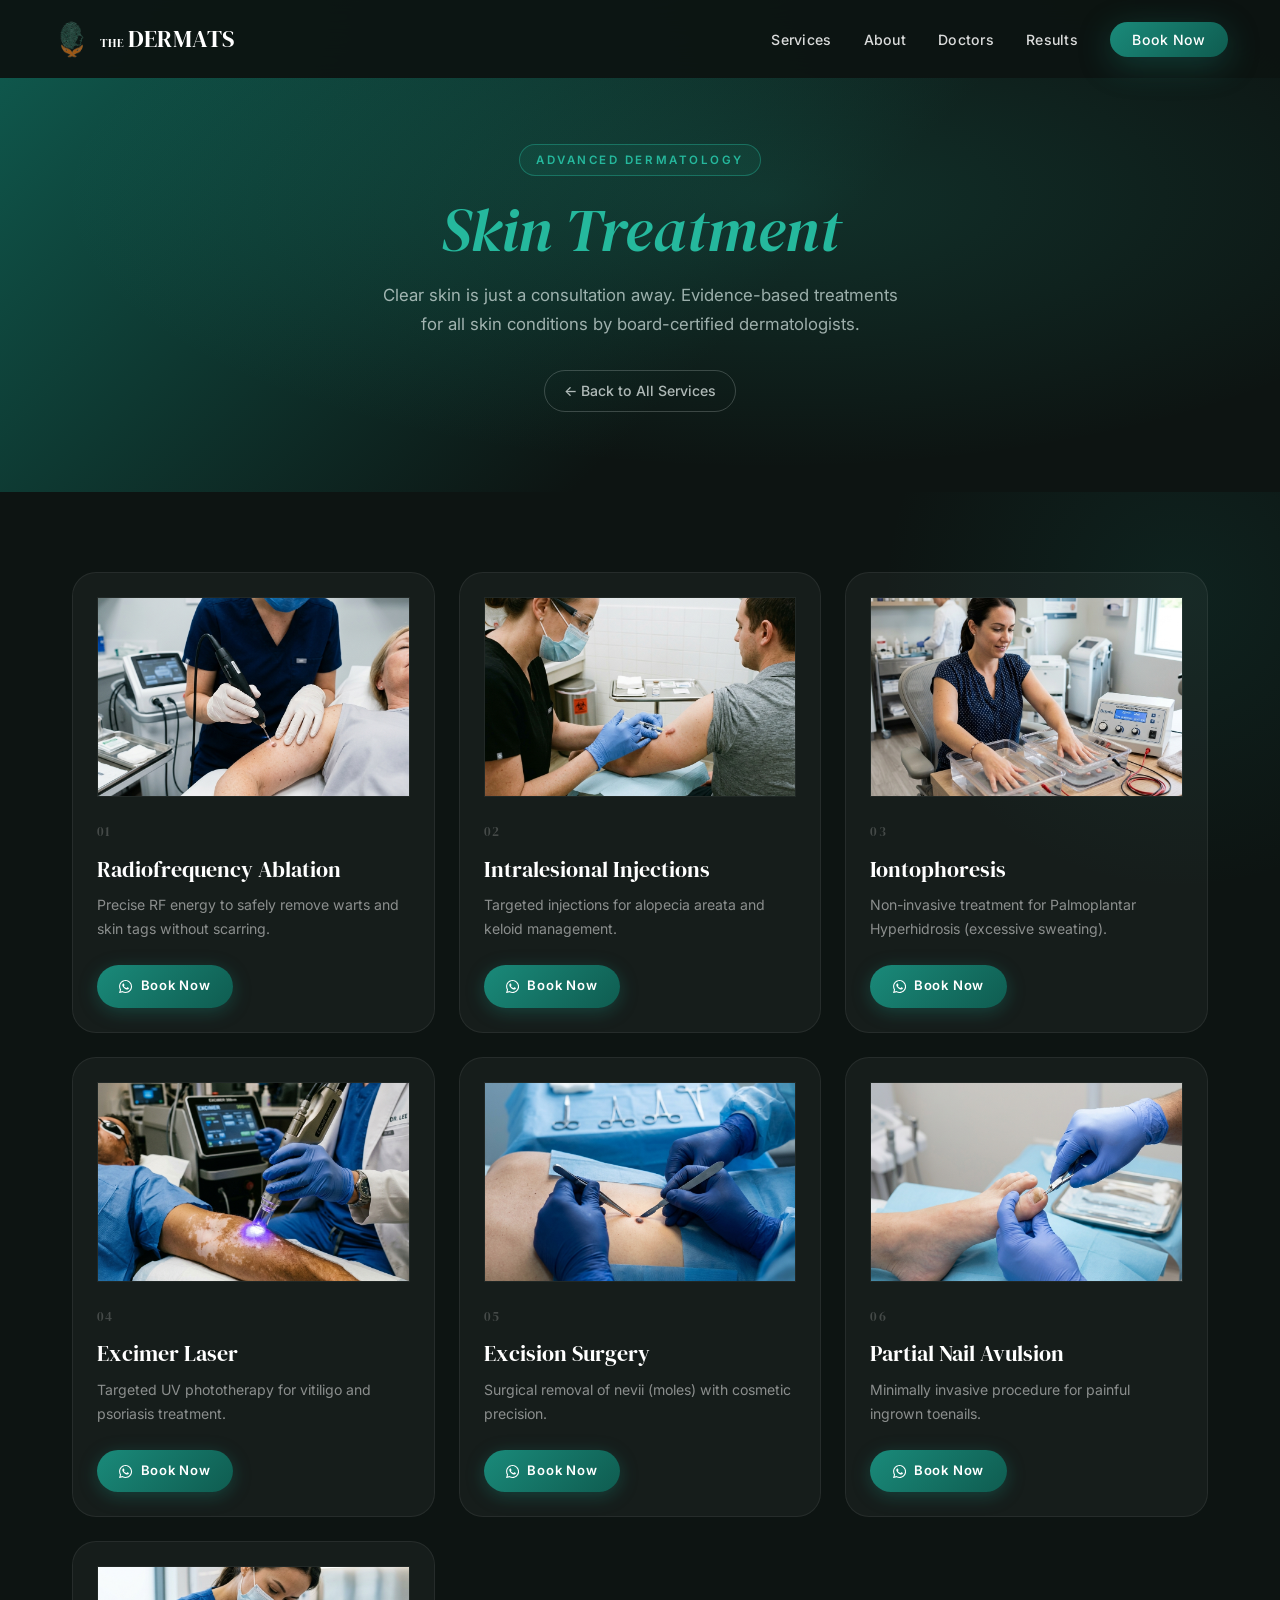
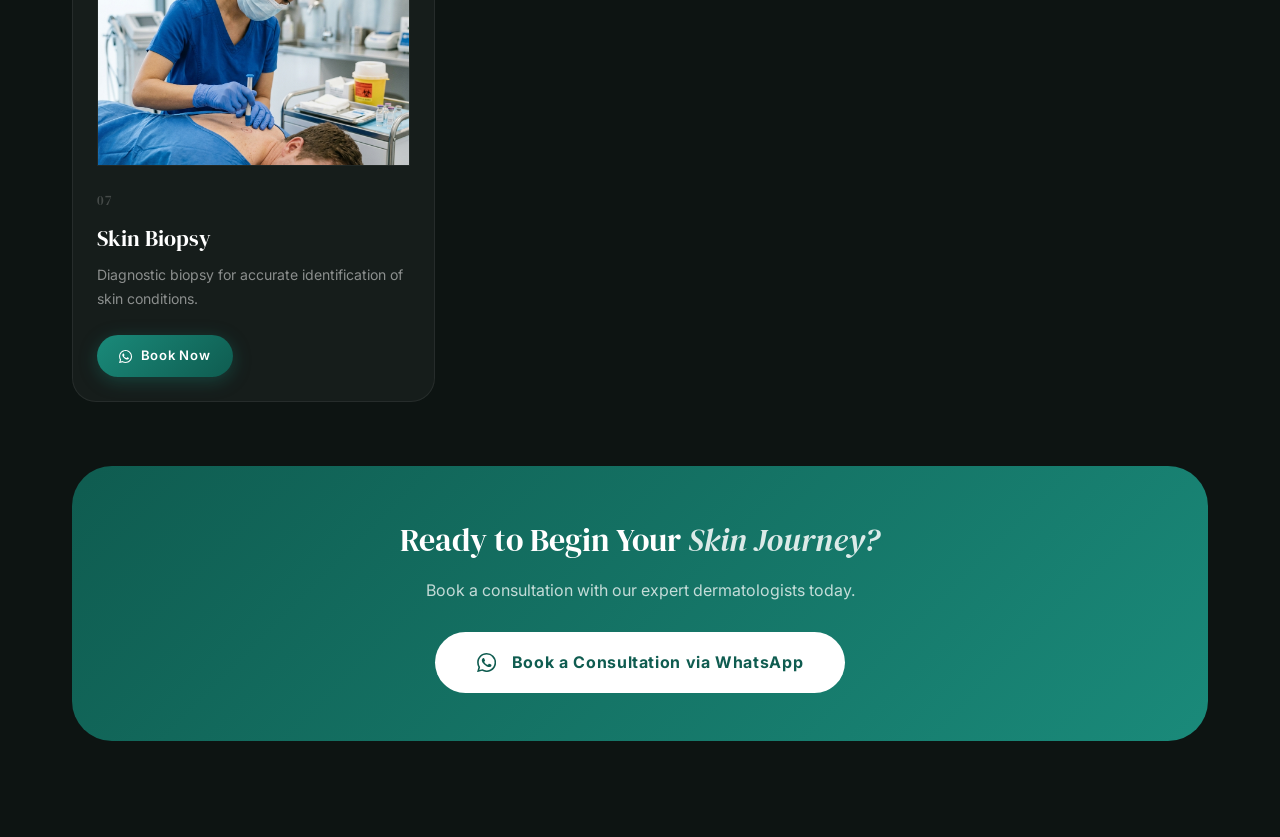
==== commit 54c41339: "Update treatment-detail.html" ====
--- a/treatment-detail.html
+++ b/treatment-detail.html
@@ -412,7 +412,7 @@
           <div class="tx-card__num">0${i + 1}</div>
           <h3 class="tx-card__name">${t.name}</h3>
           <p class="tx-card__desc">${t.desc}</p>
-          <a href="https://wa.me/919400386300" target="_blank" class="tx-card__cta">
+          <a href="https://wa.me/919400386300?text=Hello,%20I%20would%20like%20to%20book%20a%20consultation%20for%20${encodeURIComponent(t.name)}." target="_blank" class="tx-card__cta">
             <svg xmlns="http://www.w3.org/2000/svg" width="1em" height="1em" viewBox="0 0 24 24" fill="currentColor">
               <path d="M17.472 14.382c-.297-.149-1.758-.867-2.03-.967-.273-.099-.471-.148-.67.15-.197.297-.767.966-.94 1.164-.173.199-.347.223-.644.075-.297-.15-1.255-.463-2.39-1.475-.883-.788-1.48-1.761-1.653-2.059-.173-.297-.018-.458.13-.606.134-.133.298-.347.446-.52.149-.174.198-.298.298-.497.099-.198.05-.371-.025-.52-.075-.149-.669-1.612-.916-2.207-.242-.579-.487-.5-.669-.51a12.8 12.8 0 0 0-.57-.01c-.198 0-.52.074-.792.372-.272.297-1.04 1.016-1.04 2.479 0 1.462 1.065 2.875 1.213 3.074.149.198 2.096 3.2 5.077 4.487.709.306 1.262.489 1.694.625.712.227 1.36.195 1.871.118.571-.085 1.758-.719 2.006-1.413.248-.694.248-1.289.173-1.413-.074-.124-.272-.198-.57-.347m-5.421 7.403h-.004a9.87 9.87 0 0 1-5.031-1.378l-.361-.214-3.741.982.998-3.648-.235-.374a9.86 9.86 0 0 1-1.51-5.26c.001-5.45 4.436-9.884 9.888-9.884 2.64 0 5.122 1.03 6.988 2.898a9.825 9.825 0 0 1 2.893 6.994c-.003 5.45-4.437 9.884-9.885 9.884m8.413-18.297A11.815 11.815 0 0 0 12.05 0C5.495 0 .16 5.335.157 11.892c0 2.096.547 4.142 1.588 5.945L.057 24l6.305-1.654a11.882 11.882 0 0 0 5.683 1.448h.005c6.554 0 11.89-5.335 11.893-11.893a11.821 11.821 0 0 0-3.48-8.413Z"/>
             </svg>
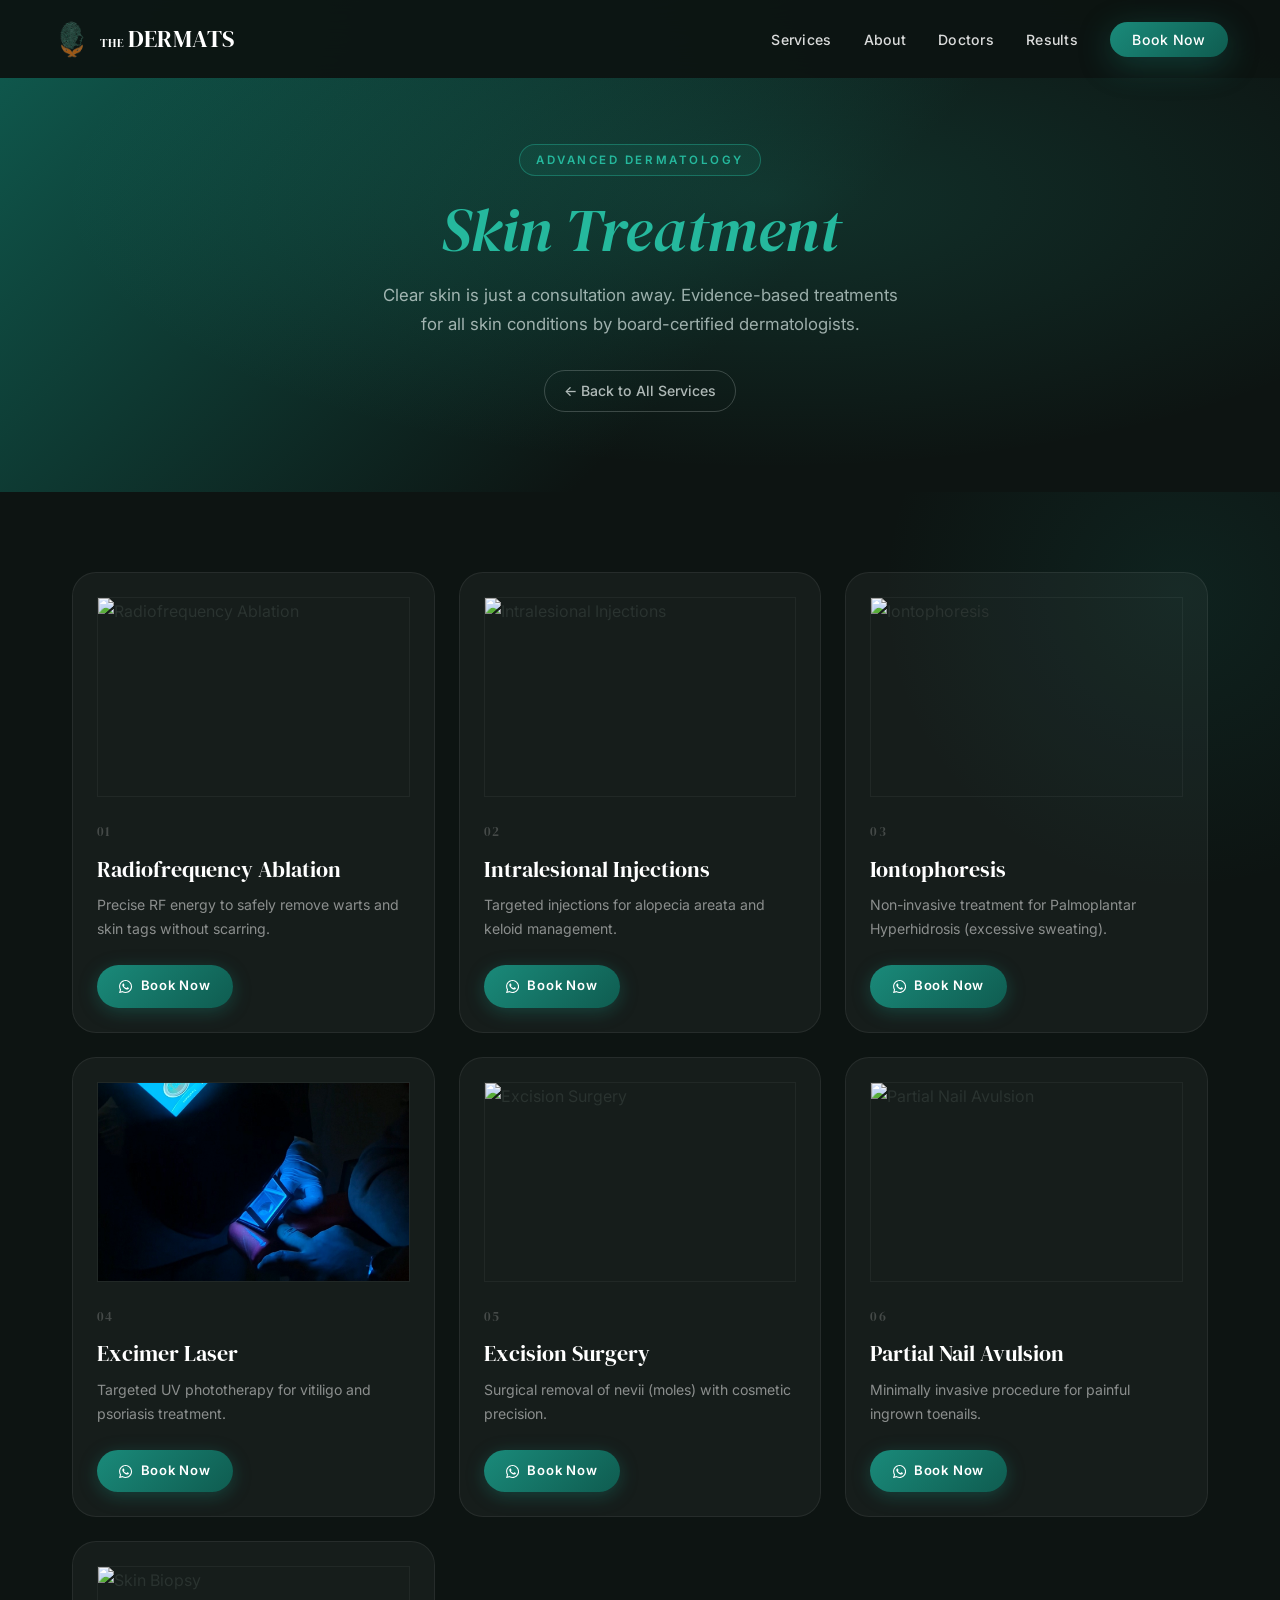
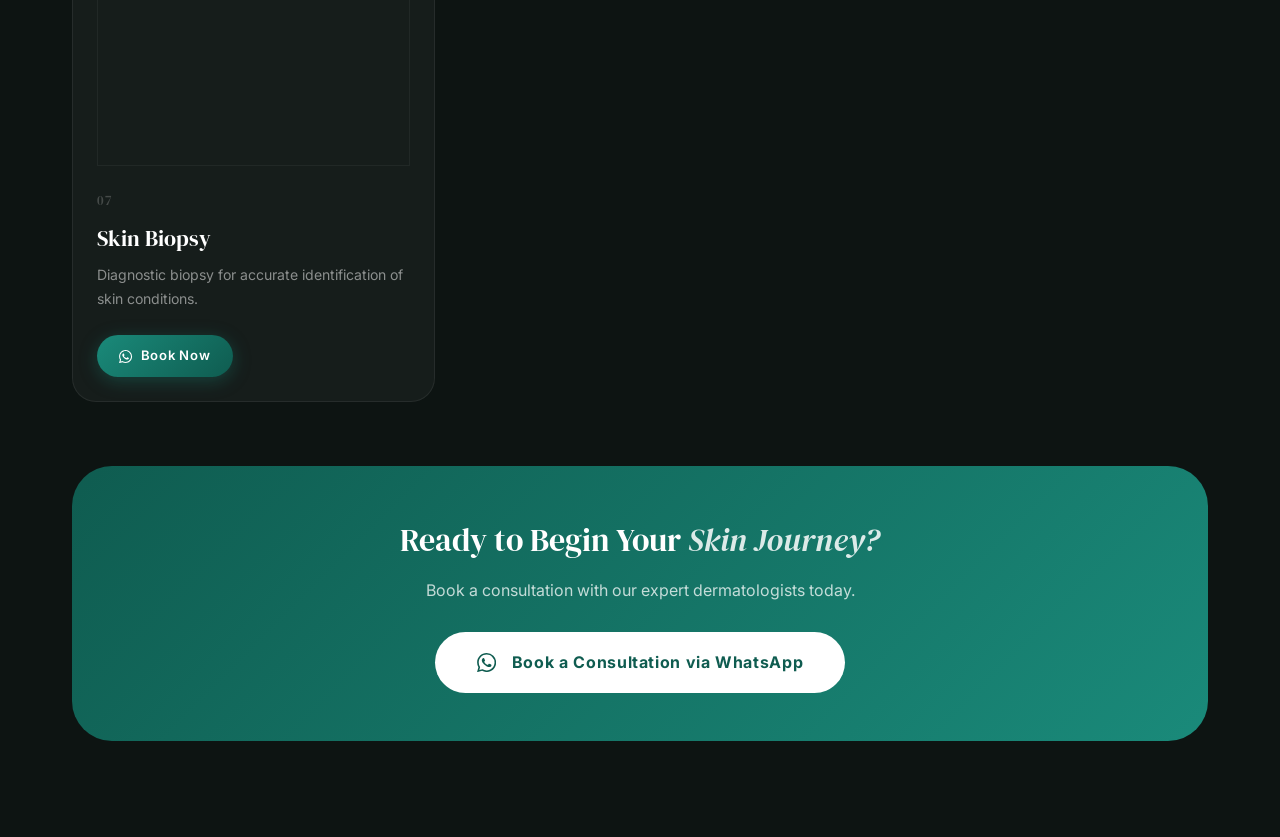
==== commit ae0f86b5: "Add files via upload" ====
--- a/treatment-detail.html
+++ b/treatment-detail.html
@@ -1,13 +1,17 @@
 <!DOCTYPE html>
 <html lang="en">
+
 <head>
   <meta charset="UTF-8" />
   <meta name="viewport" content="width=device-width, initial-scale=1.0" />
   <title>Dermats – Treatments</title>
-  <meta name="description" content="Explore all treatments at Dermats – the best dermatology clinic for skin, hair, laser and aesthetic procedures." />
+  <meta name="description"
+    content="Explore all treatments at Dermats – the best dermatology clinic for skin, hair, laser and aesthetic procedures." />
   <link rel="preconnect" href="https://fonts.googleapis.com" />
   <link rel="preconnect" href="https://fonts.gstatic.com" crossorigin />
-  <link href="https://fonts.googleapis.com/css2?family=Cormorant+Garamond:ital,wght@0,300;0,400;0,500;0,600;1,300;1,400&family=Inter:wght@300;400;500;600&family=DM+Serif+Display:ital@0;1&display=swap" rel="stylesheet" />
+  <link
+    href="https://fonts.googleapis.com/css2?family=Cormorant+Garamond:ital,wght@0,300;0,400;0,500;0,600;1,300;1,400&family=Inter:wght@300;400;500;600&family=DM+Serif+Display:ital@0;1&display=swap"
+    rel="stylesheet" />
   <link rel="stylesheet" href="style.css?v=2" />
   <style>
     /* ── PAGE HERO ── */
@@ -18,13 +22,15 @@
       position: relative;
       overflow: hidden;
     }
+
     .tx-hero::before {
       content: '';
       position: absolute;
       inset: 0;
-      background: radial-gradient(ellipse at 60% 40%, rgba(37,184,157,0.18) 0%, transparent 65%);
+      background: radial-gradient(ellipse at 60% 40%, rgba(37, 184, 157, 0.18) 0%, transparent 65%);
       pointer-events: none;
     }
+
     .tx-hero__label {
       display: inline-block;
       font-size: 0.72rem;
@@ -32,12 +38,13 @@
       letter-spacing: 0.22em;
       text-transform: uppercase;
       color: var(--teal-light);
-      border: 1px solid rgba(37,184,157,0.4);
+      border: 1px solid rgba(37, 184, 157, 0.4);
       padding: 0.35rem 1rem;
       border-radius: 100px;
-      background: rgba(37,184,157,0.08);
+      background: rgba(37, 184, 157, 0.08);
       margin-bottom: 1.2rem;
     }
+
     .tx-hero__title {
       font-family: var(--font-display);
       font-size: clamp(2rem, 5vw, 3.8rem);
@@ -46,31 +53,38 @@
       line-height: 1.15;
       margin-bottom: 1rem;
     }
-    .tx-hero__title em { font-style: italic; color: var(--teal-light); }
+
+    .tx-hero__title em {
+      font-style: italic;
+      color: var(--teal-light);
+    }
+
     .tx-hero__sub {
       font-size: 1.05rem;
-      color: rgba(255,255,255,0.65);
+      color: rgba(255, 255, 255, 0.65);
       max-width: 520px;
       margin: 0 auto 2rem;
       line-height: 1.7;
     }
+
     .tx-hero__back {
       display: inline-flex;
       align-items: center;
       gap: 0.5rem;
-      color: rgba(255,255,255,0.7);
+      color: rgba(255, 255, 255, 0.7);
       font-size: 0.88rem;
       font-weight: 500;
-      border: 1px solid rgba(255,255,255,0.2);
+      border: 1px solid rgba(255, 255, 255, 0.2);
       padding: 0.5rem 1.2rem;
       border-radius: 100px;
       transition: all 0.3s ease;
       text-decoration: none;
     }
+
     .tx-hero__back:hover {
-      background: rgba(255,255,255,0.1);
+      background: rgba(255, 255, 255, 0.1);
       color: var(--white);
-      border-color: rgba(255,255,255,0.4);
+      border-color: rgba(255, 255, 255, 0.4);
     }
 
 
@@ -81,27 +95,41 @@
       position: relative;
       overflow: hidden;
     }
+
     .tx-section::before {
       content: '';
       position: absolute;
-      top: -200px; right: -200px;
-      width: 600px; height: 600px;
+      top: -200px;
+      right: -200px;
+      width: 600px;
+      height: 600px;
       border-radius: 50%;
-      background: radial-gradient(circle, rgba(26,138,122,0.12), transparent 70%);
+      background: radial-gradient(circle, rgba(26, 138, 122, 0.12), transparent 70%);
       pointer-events: none;
     }
+
     .tx-grid {
       display: grid;
       grid-template-columns: repeat(3, 1fr);
       gap: 1.5rem;
     }
-    @media (max-width: 900px) { .tx-grid { grid-template-columns: repeat(2, 1fr); } }
-    @media (max-width: 560px) { .tx-grid { grid-template-columns: 1fr; } }
+
+    @media (max-width: 900px) {
+      .tx-grid {
+        grid-template-columns: repeat(2, 1fr);
+      }
+    }
+
+    @media (max-width: 560px) {
+      .tx-grid {
+        grid-template-columns: 1fr;
+      }
+    }
 
     /* ── TREATMENT CARD — matches .service-card from home ── */
     .tx-card {
-      background: rgba(255,255,255,0.04);
-      border: 1px solid rgba(255,255,255,0.07);
+      background: rgba(255, 255, 255, 0.04);
+      border: 1px solid rgba(255, 255, 255, 0.07);
       border-radius: var(--radius-lg);
       padding: 2.2rem;
       transition: all var(--transition);
@@ -111,49 +139,62 @@
       flex-direction: column;
       padding: 1.5rem;
     }
+
     .tx-card__img-container {
       width: 100%;
       height: 200px;
       border-radius: var(--radius-md);
       overflow: hidden;
       margin-bottom: 1.5rem;
-      border: 1px solid rgba(255,255,255,0.05);
+      border: 1px solid rgba(255, 255, 255, 0.05);
       position: relative;
     }
+
     .tx-card__img {
       width: 100%;
       height: 100%;
       object-fit: cover;
       transition: transform 0.6s cubic-bezier(0.4, 0, 0.2, 1);
     }
+
     .tx-card:hover .tx-card__img {
       transform: scale(1.1);
     }
+
     .tx-card::before {
       content: '';
       position: absolute;
       inset: 0;
-      background: linear-gradient(135deg, rgba(26,138,122,0.08), transparent);
+      background: linear-gradient(135deg, rgba(26, 138, 122, 0.08), transparent);
       opacity: 0;
       transition: opacity var(--transition);
       pointer-events: none;
       z-index: 0;
     }
-    .tx-card > * { position: relative; z-index: 1; }
+
+    .tx-card>* {
+      position: relative;
+      z-index: 1;
+    }
+
     .tx-card:hover {
-      border-color: rgba(37,184,157,0.3);
+      border-color: rgba(37, 184, 157, 0.3);
       transform: translateY(-6px);
-      box-shadow: 0 20px 50px rgba(0,0,0,0.3);
-    }
-    .tx-card:hover::before { opacity: 1; }
+      box-shadow: 0 20px 50px rgba(0, 0, 0, 0.3);
+    }
+
+    .tx-card:hover::before {
+      opacity: 1;
+    }
 
     .tx-card__num {
       font-family: var(--font-display);
       font-size: 0.8rem;
-      color: rgba(255,255,255,0.2);
+      color: rgba(255, 255, 255, 0.2);
       letter-spacing: 0.1em;
       margin-bottom: 0.8rem;
     }
+
     .tx-card__name {
       font-family: var(--font-display);
       font-size: 1.4rem;
@@ -162,13 +203,15 @@
       margin-bottom: 0.6rem;
       line-height: 1.3;
     }
+
     .tx-card__desc {
       font-size: 0.88rem;
-      color: rgba(255,255,255,0.5);
+      color: rgba(255, 255, 255, 0.5);
       line-height: 1.7;
       margin-bottom: 1.5rem;
       flex-grow: 1;
     }
+
     .tx-card__cta {
       font-size: 0.82rem;
       font-weight: 600;
@@ -182,14 +225,15 @@
       padding: 0.65rem 1.4rem;
       border-radius: 100px;
       background: linear-gradient(135deg, var(--teal), var(--teal-dark));
-      box-shadow: 0 4px 18px rgba(26,138,122,0.35);
+      box-shadow: 0 4px 18px rgba(26, 138, 122, 0.35);
       transition: all var(--transition);
       width: fit-content;
     }
+
     .tx-card__cta:hover {
       background: linear-gradient(135deg, var(--teal-light), var(--teal));
       transform: translateY(-2px);
-      box-shadow: 0 8px 28px rgba(26,138,122,0.55);
+      box-shadow: 0 8px 28px rgba(26, 138, 122, 0.55);
     }
 
     /* ── CTA BANNER ── */
@@ -200,6 +244,7 @@
       text-align: center;
       margin-top: 4rem;
     }
+
     .tx-banner h3 {
       font-family: var(--font-display);
       font-size: 2rem;
@@ -207,17 +252,27 @@
       margin-bottom: 0.6rem;
       font-weight: 400;
     }
+
     .tx-banner p {
-      color: rgba(255,255,255,0.75);
+      color: rgba(255, 255, 255, 0.75);
       margin-bottom: 1.8rem;
       font-size: 1rem;
     }
 
     /* ── NAV fix for light pages ── */
-    .nav { background: rgba(13,20,18,0.96); backdrop-filter: blur(20px); }
-    .nav__logo { opacity: 1; transform: none; pointer-events: all; }
+    .nav {
+      background: rgba(13, 20, 18, 0.96);
+      backdrop-filter: blur(20px);
+    }
+
+    .nav__logo {
+      opacity: 1;
+      transform: none;
+      pointer-events: all;
+    }
   </style>
 </head>
+
 <body>
 
   <!-- NAV -->
@@ -273,8 +328,10 @@
         <h3>Ready to Begin Your <em style="font-style:italic;color:rgba(255,255,255,0.85);">Skin Journey?</em></h3>
         <p>Book a consultation with our expert dermatologists today.</p>
         <a href="https://wa.me/919400386300" target="_blank" class="btn btn--light btn--lg">
-          <svg xmlns="http://www.w3.org/2000/svg" width="1em" height="1em" viewBox="0 0 24 24" fill="currentColor" style="margin-right:8px;vertical-align:middle;font-size:1.2em;">
-            <path d="M17.472 14.382c-.297-.149-1.758-.867-2.03-.967-.273-.099-.471-.148-.67.15-.197.297-.767.966-.94 1.164-.173.199-.347.223-.644.075-.297-.15-1.255-.463-2.39-1.475-.883-.788-1.48-1.761-1.653-2.059-.173-.297-.018-.458.13-.606.134-.133.298-.347.446-.52.149-.174.198-.298.298-.497.099-.198.05-.371-.025-.52-.075-.149-.669-1.612-.916-2.207-.242-.579-.487-.5-.669-.51a12.8 12.8 0 0 0-.57-.01c-.198 0-.52.074-.792.372-.272.297-1.04 1.016-1.04 2.479 0 1.462 1.065 2.875 1.213 3.074.149.198 2.096 3.2 5.077 4.487.709.306 1.262.489 1.694.625.712.227 1.36.195 1.871.118.571-.085 1.758-.719 2.006-1.413.248-.694.248-1.289.173-1.413-.074-.124-.272-.198-.57-.347m-5.421 7.403h-.004a9.87 9.87 0 0 1-5.031-1.378l-.361-.214-3.741.982.998-3.648-.235-.374a9.86 9.86 0 0 1-1.51-5.26c.001-5.45 4.436-9.884 9.888-9.884 2.64 0 5.122 1.03 6.988 2.898a9.825 9.825 0 0 1 2.893 6.994c-.003 5.45-4.437 9.884-9.885 9.884m8.413-18.297A11.815 11.815 0 0 0 12.05 0C5.495 0 .16 5.335.157 11.892c0 2.096.547 4.142 1.588 5.945L.057 24l6.305-1.654a11.882 11.882 0 0 0 5.683 1.448h.005c6.554 0 11.89-5.335 11.893-11.893a11.821 11.821 0 0 0-3.48-8.413Z"/>
+          <svg xmlns="http://www.w3.org/2000/svg" width="1em" height="1em" viewBox="0 0 24 24" fill="currentColor"
+            style="margin-right:8px;vertical-align:middle;font-size:1.2em;">
+            <path
+              d="M17.472 14.382c-.297-.149-1.758-.867-2.03-.967-.273-.099-.471-.148-.67.15-.197.297-.767.966-.94 1.164-.173.199-.347.223-.644.075-.297-.15-1.255-.463-2.39-1.475-.883-.788-1.48-1.761-1.653-2.059-.173-.297-.018-.458.13-.606.134-.133.298-.347.446-.52.149-.174.198-.298.298-.497.099-.198.05-.371-.025-.52-.075-.149-.669-1.612-.916-2.207-.242-.579-.487-.5-.669-.51a12.8 12.8 0 0 0-.57-.01c-.198 0-.52.074-.792.372-.272.297-1.04 1.016-1.04 2.479 0 1.462 1.065 2.875 1.213 3.074.149.198 2.096 3.2 5.077 4.487.709.306 1.262.489 1.694.625.712.227 1.36.195 1.871.118.571-.085 1.758-.719 2.006-1.413.248-.694.248-1.289.173-1.413-.074-.124-.272-.198-.57-.347m-5.421 7.403h-.004a9.87 9.87 0 0 1-5.031-1.378l-.361-.214-3.741.982.998-3.648-.235-.374a9.86 9.86 0 0 1-1.51-5.26c.001-5.45 4.436-9.884 9.888-9.884 2.64 0 5.122 1.03 6.988 2.898a9.825 9.825 0 0 1 2.893 6.994c-.003 5.45-4.437 9.884-9.885 9.884m8.413-18.297A11.815 11.815 0 0 0 12.05 0C5.495 0 .16 5.335.157 11.892c0 2.096.547 4.142 1.588 5.945L.057 24l6.305-1.654a11.882 11.882 0 0 0 5.683 1.448h.005c6.554 0 11.89-5.335 11.893-11.893a11.821 11.821 0 0 0-3.48-8.413Z" />
           </svg>
           Book a Consultation via WhatsApp
         </a>
@@ -296,7 +353,7 @@
           { name: 'Radiofrequency Ablation', desc: 'Precise RF energy to safely remove warts and skin tags without scarring.', icon: '⚡', image: 'assets/radiofrequency_ablation_1778406557746.png' },
           { name: 'Intralesional Injections', desc: 'Targeted injections for alopecia areata and keloid management.', icon: '💉', image: 'assets/intralesional_injections_1778406577258.png' },
           { name: 'Iontophoresis', desc: 'Non-invasive treatment for Palmoplantar Hyperhidrosis (excessive sweating).', icon: '🌊', image: 'assets/iontophoresis_treatment_1778406596171.png' },
-          { name: 'Excimer Laser', desc: 'Targeted UV phototherapy for vitiligo and psoriasis treatment.', icon: '✨', image: 'assets/excimer_laser_1778406615064.png' },
+          { name: 'Excimer Laser', desc: 'Targeted UV phototherapy for vitiligo and psoriasis treatment.', icon: '✨', image: 'services/Excimer Laser.jpeg' },
           { name: 'Excision Surgery', desc: 'Surgical removal of nevii (moles) with cosmetic precision.', icon: '🔬', image: 'assets/excision_surgery_1778406635205.png' },
           { name: 'Partial Nail Avulsion', desc: 'Minimally invasive procedure for painful ingrown toenails.', icon: '🩹', image: 'assets/nail_avulsion_1778406652927.png' },
           { name: 'Skin Biopsy', desc: 'Diagnostic biopsy for accurate identification of skin conditions.', icon: '🔍', image: 'assets/skin_biopsy_1778406672337.png' },
@@ -304,7 +361,7 @@
       },
       {
         id: 'hair',
-        name: 'Hairfall Treatment',
+        name: 'Hair Treatment',
         subtitle: 'Hair Restoration',
         desc: 'Restore your confidence with advanced hair treatments by Kerala\'s leading trichologists.',
         icon: '💆',
@@ -320,16 +377,16 @@
       },
       {
         id: 'laser',
-        name: 'Laser Hair Reduction',
+        name: 'Laser Treatments',
         subtitle: 'Laser Treatments',
         desc: 'US-FDA approved lasers for permanent hair reduction, pigmentation removal and skin rejuvenation.',
         icon: '⚡',
         treatments: [
           { name: 'Laser Hair Reduction', desc: 'Triple wavelength diode laser (Coolite Bolt) for safe, permanent hair reduction on all skin types.', icon: '⚡', image: 'assets/laser_hair_reduction_1778406841221.png' },
-          { name: 'Laser Skin Tightening', desc: 'Non-surgical laser therapy to firm and tighten lax skin on face and body.', icon: '✨', image: 'assets/laser_skin_tightening_stock.jpg' },
-          { name: 'Laser Pigmentation Removal', desc: 'QS Nd:Yag laser to effectively target freckles, melasma and pigmentation.', icon: '🌟', image: 'assets/laser_pigmentation_stock.jpg' },
-          { name: 'Excimer Laser', desc: 'Targeted UV light therapy for vitiligo repigmentation and psoriasis clearance.', icon: '💡', image: 'assets/excimer_laser_1778406615064.png' },
-          { name: 'Fractional CO2 Laser', desc: 'Precision laser resurfacing for deep acne scars and overall skin rejuvenation.', icon: '🔬', image: 'assets/laser_co2.png' },
+          { name: 'Laser Skin Tightening', desc: 'Non-surgical laser therapy to firm and tighten lax skin on face and body.', icon: '✨', image: 'services/laser_skin_tightening.png' },
+          { name: 'Laser Pigmentation Removal', desc: 'QS Nd:Yag laser to effectively target freckles, melasma and pigmentation.', icon: '🌟', image: 'services/laser_pigmentation_removal.png' },
+          { name: 'Excimer Laser', desc: 'Targeted UV light therapy for vitiligo repigmentation and psoriasis clearance.', icon: '💡', image: 'services/Excimer Laser.jpeg' },
+          { name: 'Fractional CO2 Laser', desc: 'Precision laser resurfacing for deep acne scars and overall skin rejuvenation.', icon: '🔬', image: 'services/co2%20laser.jpeg' },
         ]
       },
       {
@@ -339,21 +396,21 @@
         desc: 'Premium medifacials, peels and aesthetic procedures personalised for every skin type.',
         icon: '💎',
         treatments: [
-          { name: 'Skin Peels', desc: 'Chemical peels tailored for acne, pigmentation and skin renewal.', icon: '✨', image: 'assets/chemical_peel_stock.jpg' },
+          { name: 'Skin Peels', desc: 'Chemical peels tailored for acne, pigmentation and skin renewal.', icon: '✨', image: 'services/chemicalpeel.jpeg' },
           { name: 'Microdermabrasion', desc: 'Crystal exfoliation treatment for full body polishing and glow.', icon: '💆', image: 'assets/microdermabrasion_stock.jpg' },
           { name: 'Full Body Detan', desc: 'EPOSH & Mandelac system to effectively remove tan and even skin tone.', icon: '🌟', image: 'assets/skin_pro.png' },
           { name: 'Microneedling', desc: 'Collagen induction therapy for acne scars, fine lines and hair growth.', icon: '🔬', image: 'assets/skin_injection.png' },
-          { name: 'Hydrafacial', desc: 'Multi-step facial treatment that cleanses, exfoliates and delivers intense hydration.', icon: '💧', image: 'assets/hydrafacial_stock.jpg' },
+          { name: 'Hydrafacial', desc: 'Multi-step facial treatment that cleanses, exfoliates and delivers intense hydration.', icon: '💧', image: 'services/hydrafacial.png' },
           { name: 'Oxygeneofacial', desc: 'Oxygen-infused facial for instant radiance and rejuvenation.', icon: '🌬️', image: 'assets/aesthetics_pro.png' },
           { name: 'IV Glutathione Drips', desc: 'Intravenous therapy for skin brightening, glow and powerful antioxidant benefits.', icon: '💉', image: 'assets/skin_injection.png' },
           { name: 'Microblading', desc: 'Semi-permanent eyebrow enhancement for perfectly natural-looking brows.', icon: '🎨', image: 'services/Microblading for Eyebrows.jpeg' },
         ]
       },
       {
-        id: 'gynaecology',
-        name: 'Cosmetic Gynaecology',
-        subtitle: 'Women\'s Wellness',
-        desc: 'Empowering women with cutting-edge laser and injectable-based cosmetic gynaecology treatments.',
+        id: 'Dermatology',
+        name: 'General Dermatology',
+        subtitle: '',
+        desc: 'Empowering women with cutting-edge laser and injectable-based general dermatology treatments.',
         icon: '🌸',
         treatments: [
           { name: 'Psoriasis Treatment', desc: 'Comprehensive management of psoriasis with topical, systemic and laser therapies.', icon: '🩺', image: 'assets/excimer_laser_1778406615064.png' },
@@ -375,11 +432,38 @@
         treatments: [
           { name: 'Botox', desc: 'Precisely placed botulinum toxin injections to soften fine lines and wrinkles.', icon: '✨', image: 'assets/botox.png' },
           { name: 'Dermal Fillers', desc: 'Hyaluronic acid fillers for non-surgical facelift, volume restoration and under-eye correction.', icon: '💉', image: 'assets/dermal_fillers_stock.jpg' },
-          { name: 'MNRF & Fractional CO2', desc: 'Micro-needling radiofrequency and CO2 laser for deep facial rejuvenation.', icon: '⚡', image: 'assets/laser_co2.png' },
+          { name: 'MNRF', desc: 'Micro-needling radiofrequency.', icon: '⚡', image: 'assets/laser_co2.png' },
+          { name: 'Fractional CO2', desc: 'CO2 laser for deep facial rejuvenation.', icon: '⚡', image: 'services/co2%20laser.jpeg' },
           { name: 'Double Chin Reduction', desc: 'Non-surgical fat-dissolving injections (deoxycholic acid) to slim the jawline.', icon: '🎯', image: 'assets/double_chin_reduction_stock.jpg' },
           { name: 'Thread Lift', desc: 'Dissolvable PDO threads for an instant, natural-looking face and neck lift.', icon: '🧵', image: 'assets/antiageing_pro.png' },
           { name: 'PDRN Therapy', desc: 'Polydeoxyribonucleotide regenerative injections for skin repair and collagen synthesis.', icon: '🔬', image: 'assets/skin_injection.png' },
-          { name: 'Exosomes', desc: 'Cutting-edge exosome therapy for cellular skin regeneration and anti-ageing.', icon: '🌱', image: 'assets/exosome_hair_treatment_1778406729144.png' },
+          { name: 'Skin Tightening', desc: 'Non-surgical laser therapy to firm and tighten lax skin on face and body.', icon: '🌱', image: 'services/laser_skin_tightening.png' },
+        ]
+      },
+      {
+        id: 'gynaecology',
+        name: 'Cosmetic Gynaecology',
+        subtitle: 'Cosmetic Gynaecology',
+        desc: 'We proudly present the best cosmetic gynaecology treatment in Thiruvalla. Mainly based on lasers and injectables, we empower women to be fearless and move forward in their life.',
+        icon: '🌸',
+        treatments: [
+          { name: 'Stretch Marks Treatment', desc: 'Advanced treatments to effectively reduce the appearance of stretch marks.', icon: '✨', image: 'services/gyn_stretch_marks.png' },
+          { name: 'Intimate Skin Lightening', desc: 'Safe and effective procedures for intimate skin lightening and rejuvenation.', icon: '🌟', image: 'services/gyn_skin_lightening.png' },
+          { name: 'PRP for Sexual Wellness', desc: 'Platelet-Rich Plasma therapy to enhance sensitivity and overall sexual wellness.', icon: '💉', image: 'services/gyn_prp.png' },
+          { name: 'Laser Vaginal Tightening', desc: 'Non-surgical laser treatment to restore tightness and elasticity.', icon: '⚡', image: 'services/gyn_laser_tightening.png' },
+          { name: 'Stress Urinary Incontinence', desc: 'Effective treatments to manage and improve stress urinary incontinence.', icon: '🩺', image: 'services/gyn_incontinence.png' },
+          { name: 'O - Shot', desc: 'A revolutionary treatment designed to improve sexual function and pleasure.', icon: '🎯', image: 'services/gyn_oshot.png' },
+          { name: 'Vaginal Dryness Treatment', desc: 'Targeted therapies to relieve vaginal dryness and improve comfort.', icon: '💧', image: 'services/gyn_dryness.png' },
+        ]
+      },
+      {
+        id: 'wellness',
+        name: 'Wellness',
+        subtitle: 'Wellness Programs',
+        desc: 'Enhance your overall well-being with our holistic wellness treatments, including customized weightloss programs.',
+        icon: '🌿',
+        treatments: [
+          { name: 'Weightloss Treatment', desc: 'Comprehensive, personalized weight management programs to help you reach your goals sustainably.', icon: '⚖️', image: 'services/wellness_weightloss.png' },
         ]
       },
     ];
@@ -430,9 +514,17 @@
 
   <style>
     @keyframes fadeUp {
-      from { opacity: 0; transform: translateY(24px); }
-      to   { opacity: 1; transform: translateY(0); }
+      from {
+        opacity: 0;
+        transform: translateY(24px);
+      }
+
+      to {
+        opacity: 1;
+        transform: translateY(0);
+      }
     }
   </style>
 </body>
-</html>
+
+</html>
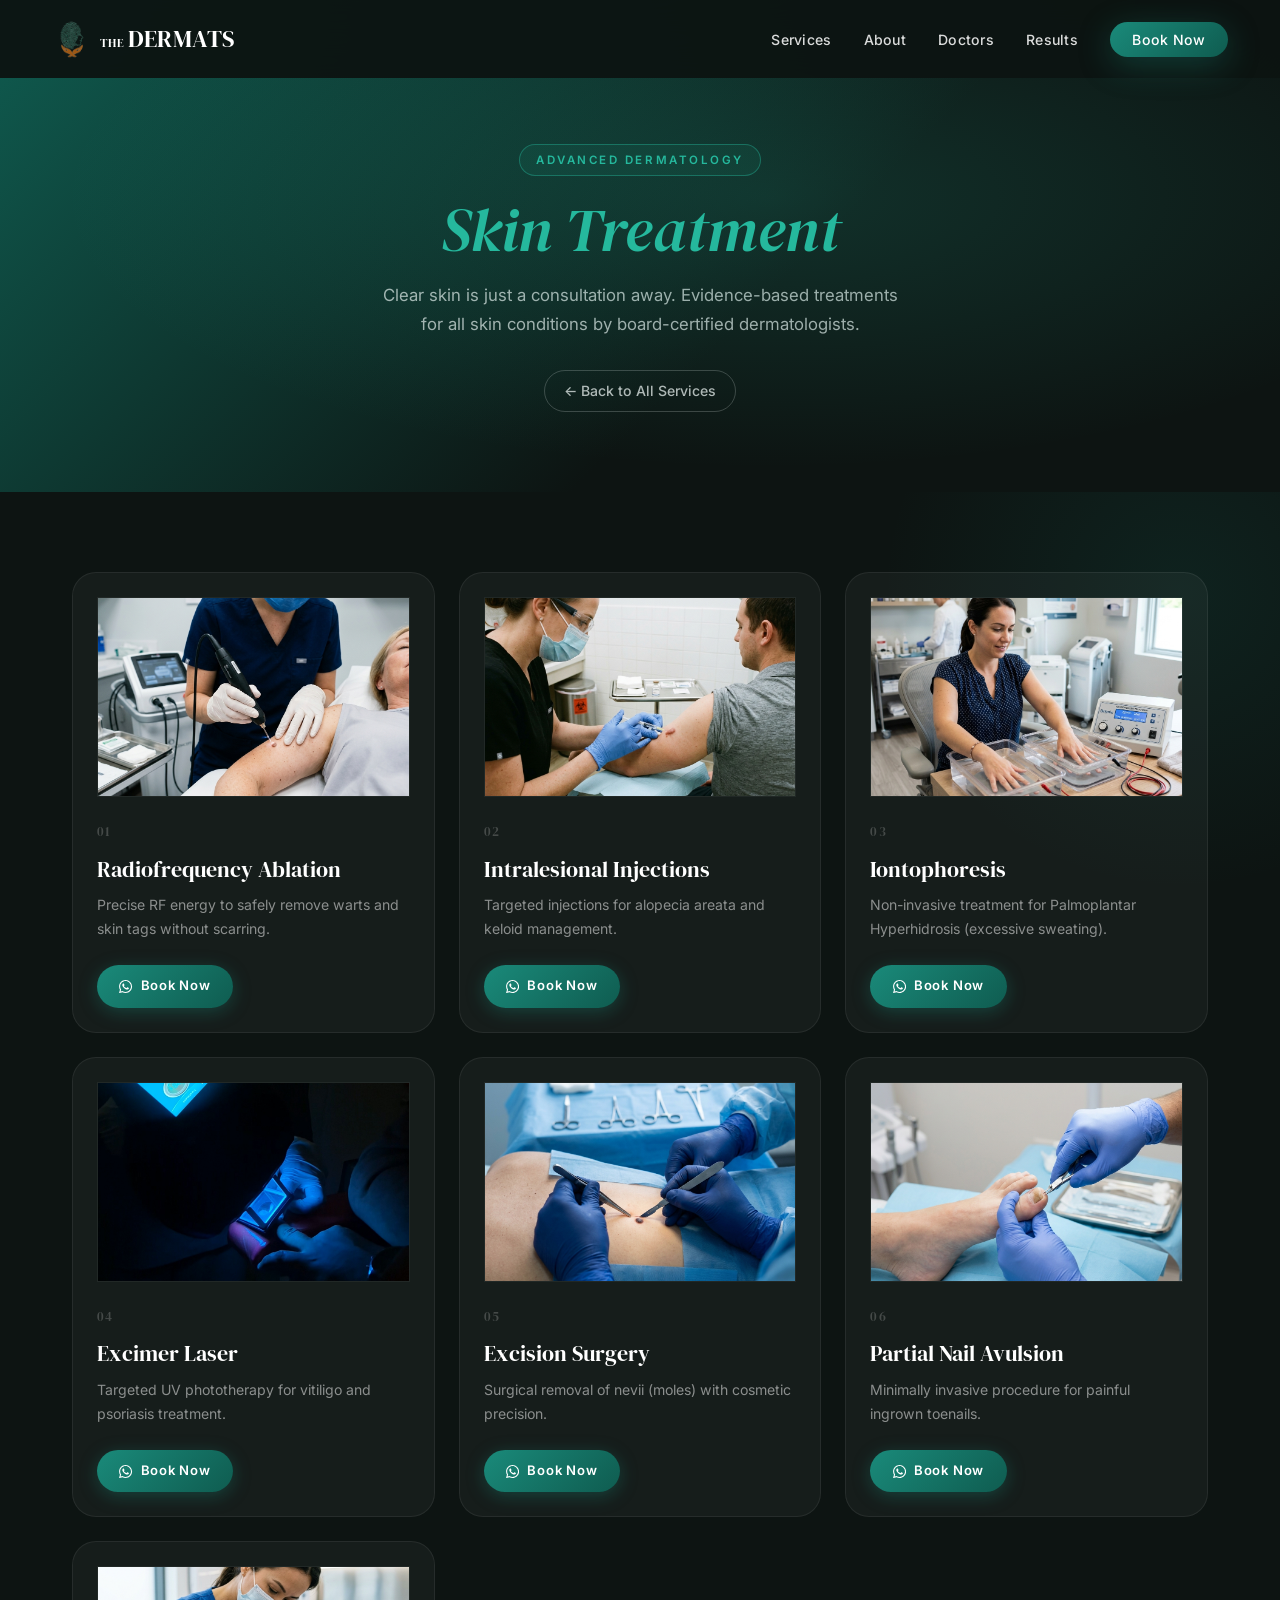
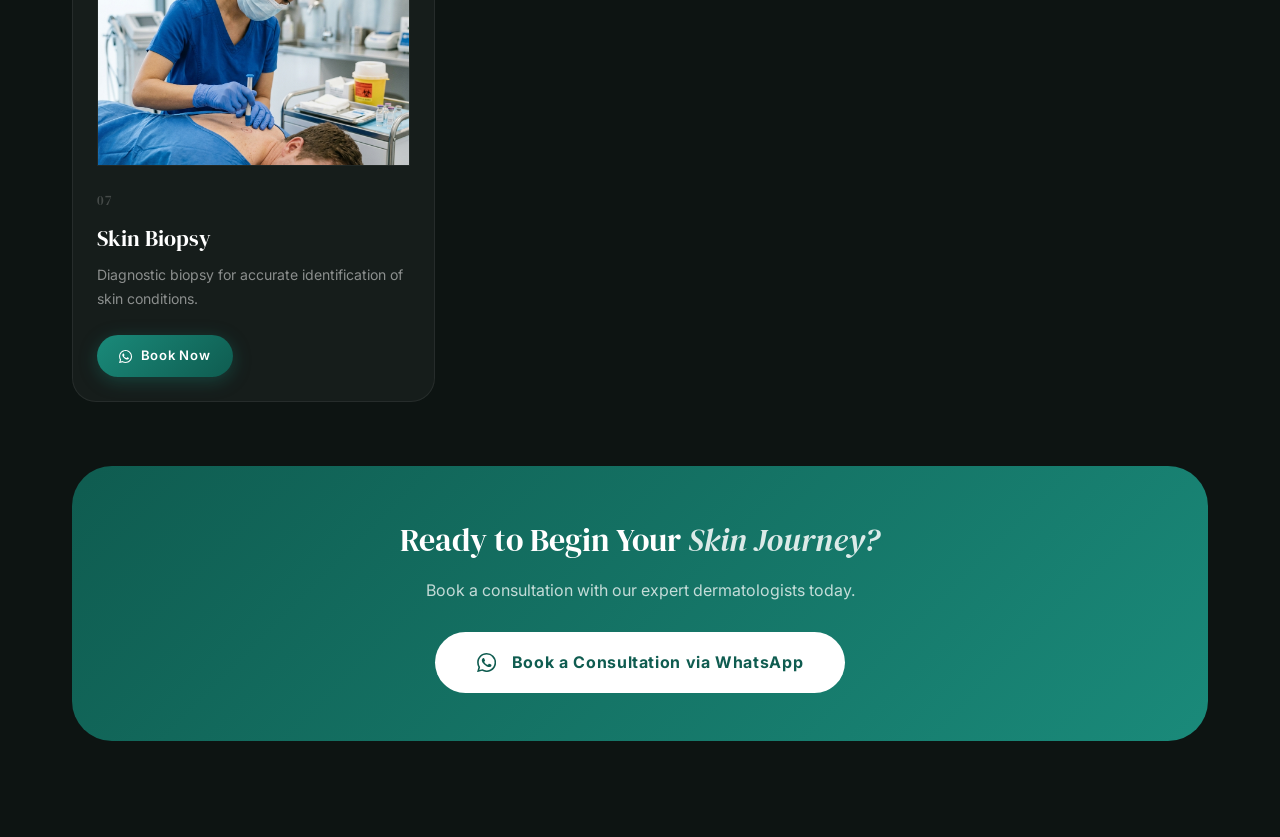
==== commit a06fd5bb: "Add files via upload" ====
--- a/treatment-detail.html
+++ b/treatment-detail.html
@@ -413,14 +413,14 @@
         desc: 'Empowering women with cutting-edge laser and injectable-based general dermatology treatments.',
         icon: '🌸',
         treatments: [
-          { name: 'Psoriasis Treatment', desc: 'Comprehensive management of psoriasis with topical, systemic and laser therapies.', icon: '🩺', image: 'assets/excimer_laser_1778406615064.png' },
+          { name: 'Psoriasis Treatment', desc: 'Comprehensive management of psoriasis with topical, systemic and laser therapies.', icon: '🩺', image: 'assets/Psoriasis.jpeg' },
           { name: 'Eczema Treatment', desc: 'Personalised treatment protocols for chronic eczema and atopic dermatitis.', icon: '💙', image: 'assets/skin_pro.png' },
           { name: 'Paediatric Dermatology', desc: 'Gentle, specialised skin care for infants, children and adolescents.', icon: '👶', image: 'assets/wellness_pro.png' },
           { name: 'Vitiligo Management', desc: 'Evidence-based treatments including PUVA, excimer laser and surgical options.', icon: '🌟', image: 'assets/skin_excimer.png' },
           { name: 'Genital Warts Treatment', desc: 'Discreet TCA cautery and cryotherapy treatment for genital warts.', icon: '🔬', image: 'assets/skin_rf_ablation_1778406495935.png' },
           { name: 'Lichen Planus Treatment', desc: 'Targeted treatment for lichen planus affecting skin and mucous membranes.', icon: '⚕️', image: 'assets/skin_pro.png' },
           { name: 'Keloid Treatment', desc: 'Combination therapy with injections, lasers and silicone for keloid scars.', icon: '💉', image: 'assets/intralesional_injections_1778406577258.png' },
-          { name: 'Urticaria Treatment', desc: 'Autologous serum therapy and advanced management for chronic hives.', icon: '🩹', image: 'assets/wellness_pro.png' },
+          { name: 'Urticaria Treatment', desc: 'Autologous serum therapy and advanced management for chronic hives.', icon: '🩹', image: 'assets/Urticaria.jpeg' },
         ]
       },
       {
